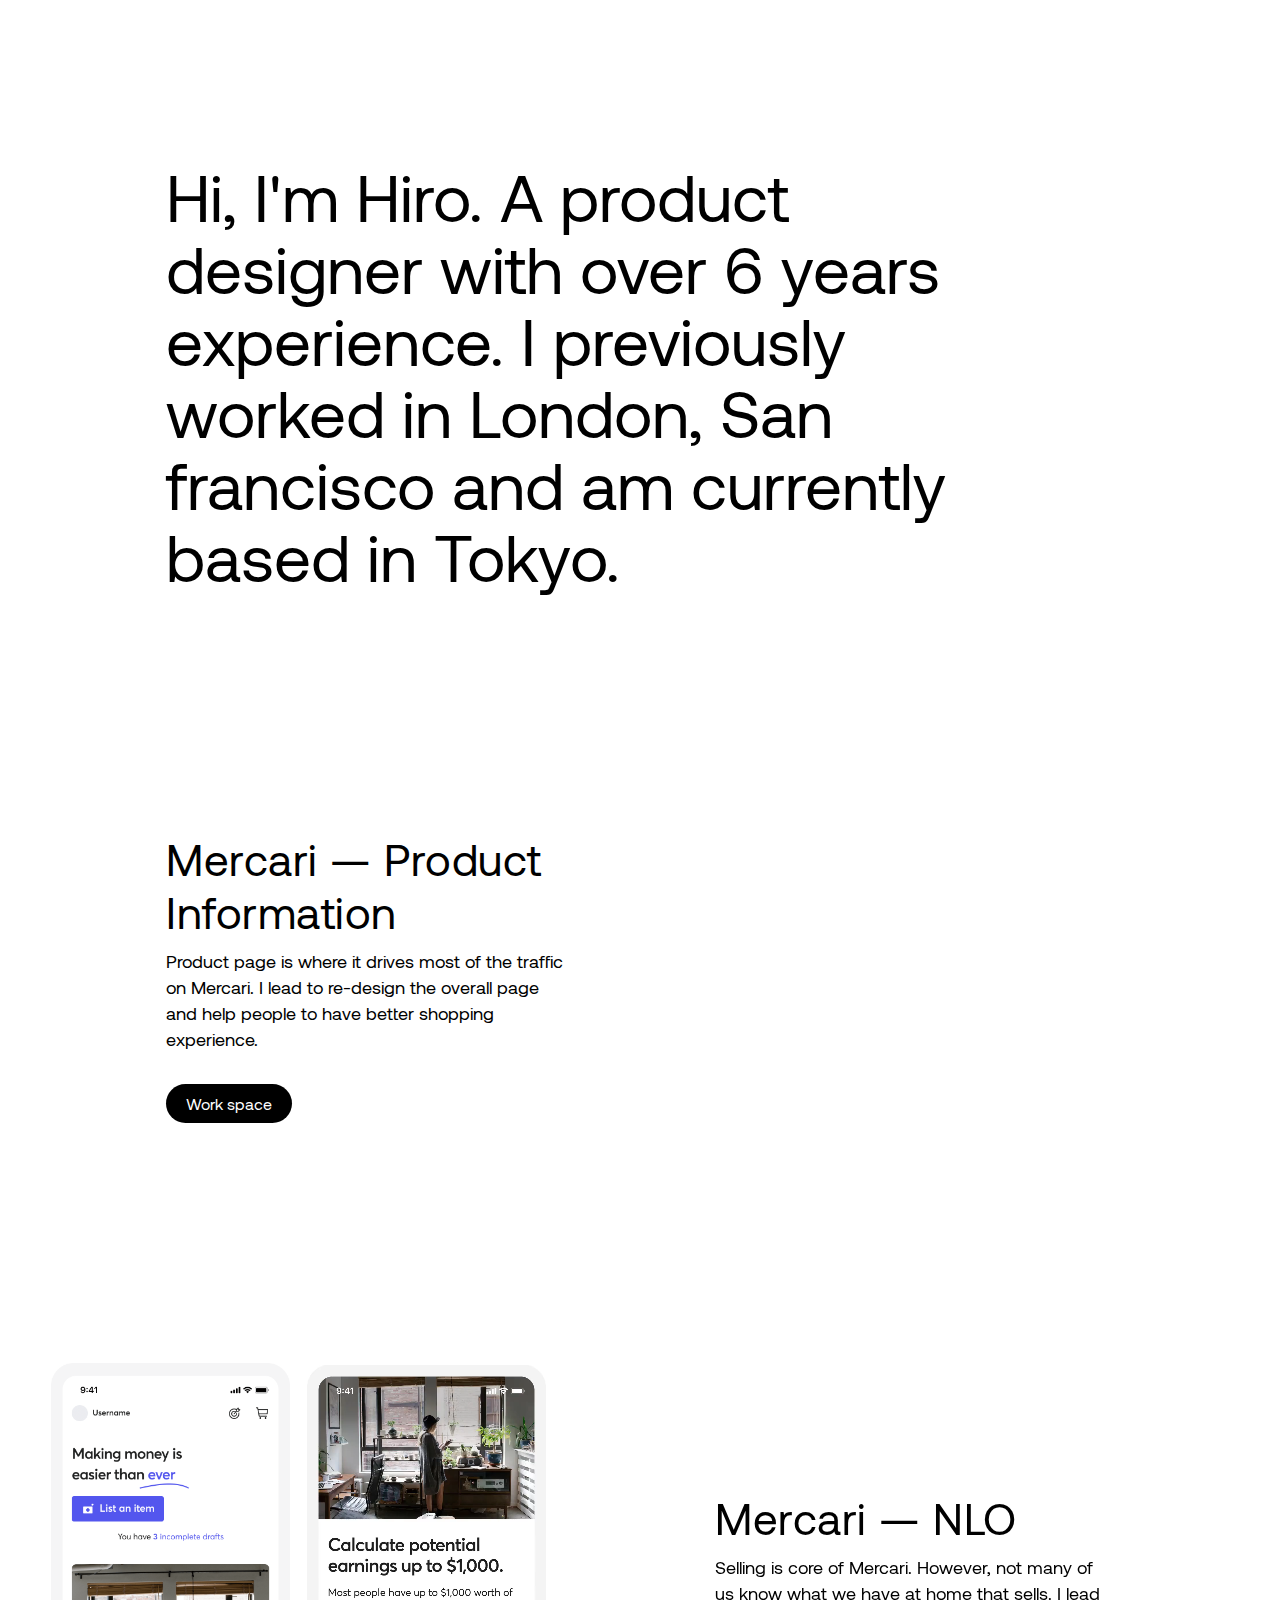
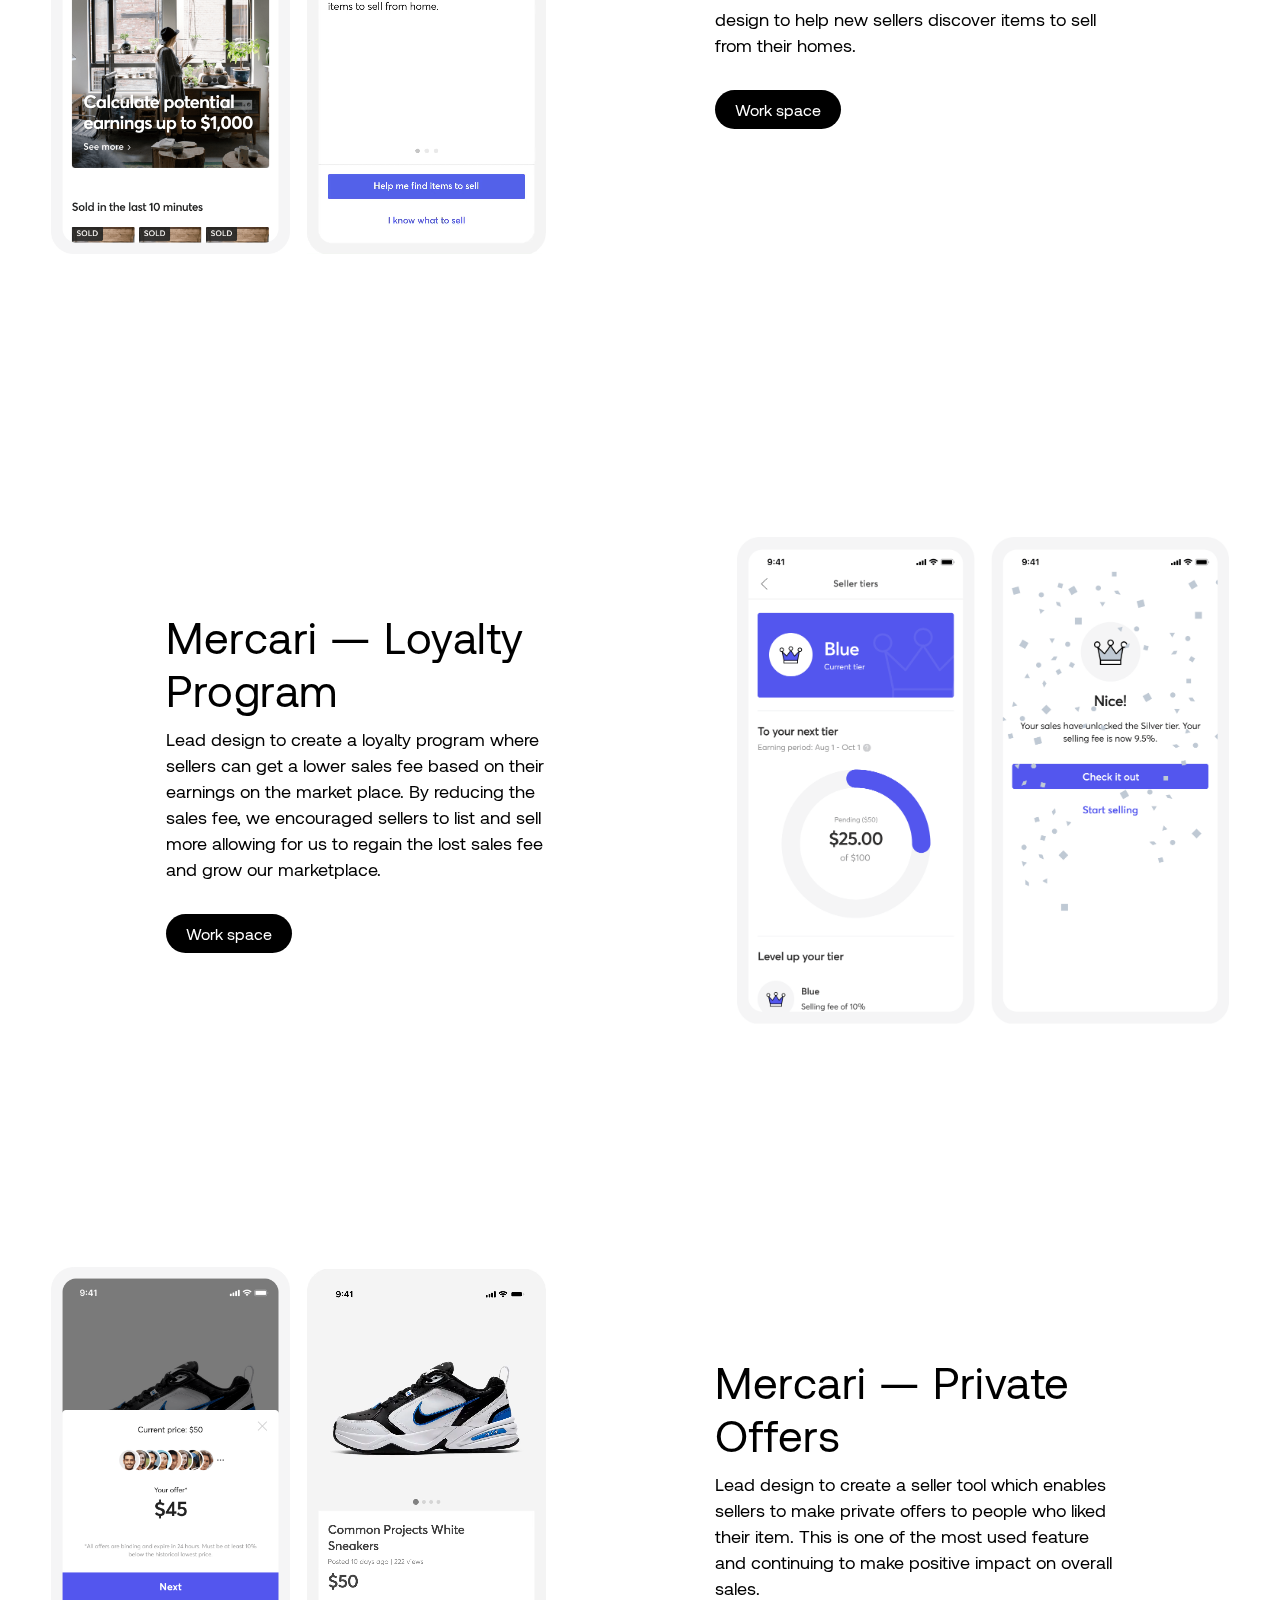
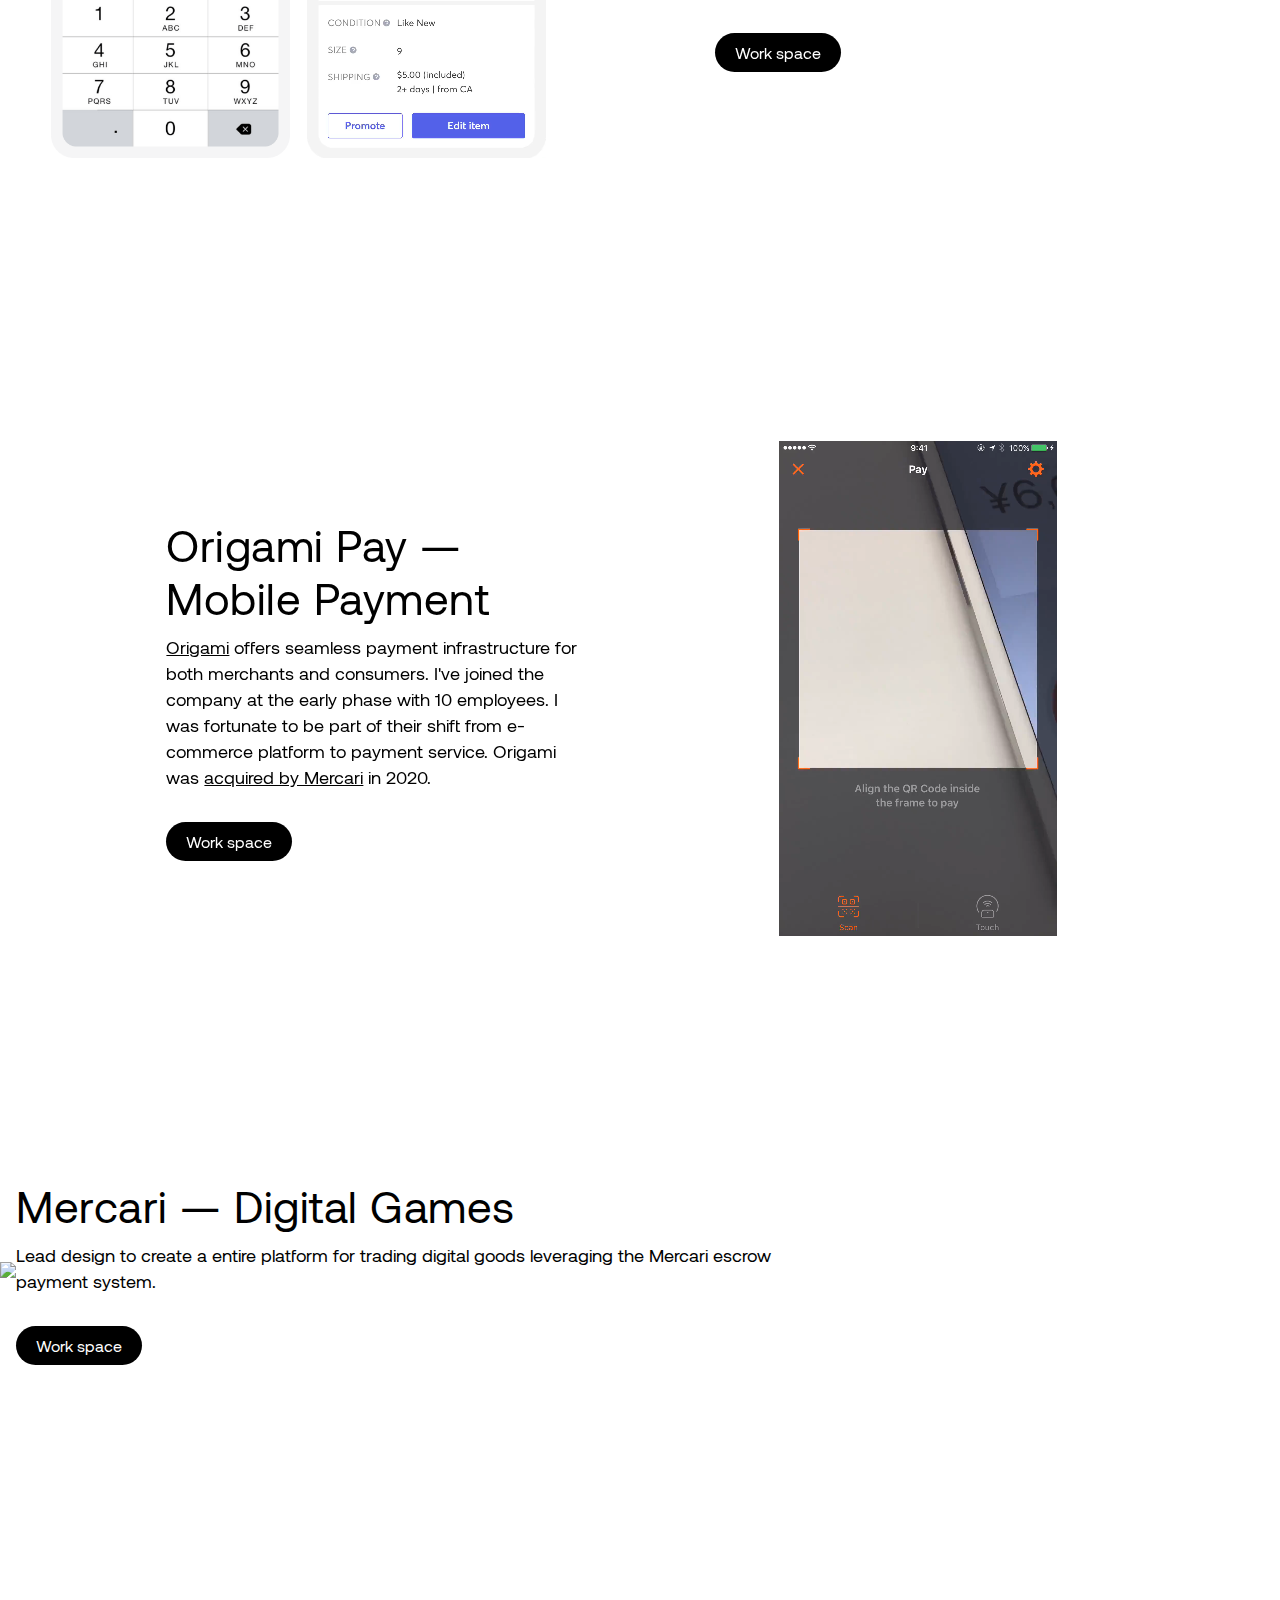
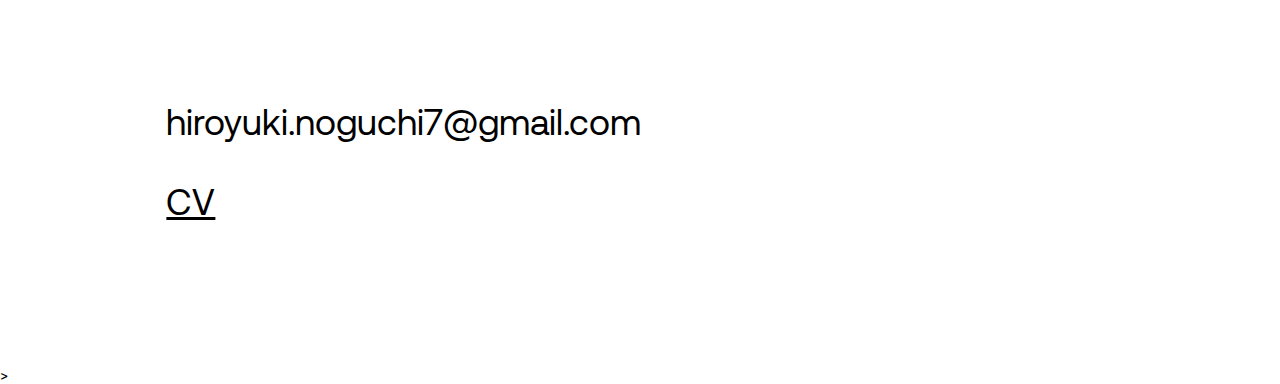
==== index.html @ d1fcf774 "Update index.html" ====
<!doctype html>
<html>
<head>
  <meta charset="UTF-8">
  <meta name="viewport" content="width=device-width,initial-scale=1,user-scalable=no">
  <title>H.</title>
  <link rel="shortcut icon" type="image/x-icon" href="img/favicon.ico">
  <link rel="stylesheet" type="text/css" href="base.css" />
</head>

<body>

<div class="container">

  <header>
    <div class="intro">
      <p>Hi, I'm Hiro. A product designer with over 6 years experience. I previously worked in London, San francisco and am currently based in Tokyo.</p>
    </div>
  </header>

  <content>
    <div class="pj01">
      <div class="description_pj01">
        <h1>Mercari — Product Information</h1>
        <p>Product page is where it drives most of the traffic on Mercari. I lead to re-design the overall page and help people to have better shopping experience.</p>
        <div class="cta">Work space</div>
      </div>
      <div class="img_pj01">
        <video autoplay muted loop><source src="img/item_detail.mp4" type="video/mp4"></video>
      </div>
    </div>

    <div class="pj02">
      <div class="img_pj02">
        <img src="img/nlo2.png">
        <video autoplay muted loop><source src="img/nlo2.mp4" type="video/mp4"></video>
      </div>
      <div class="description_pj02">
        <h1>Mercari — NLO</h1>
        <p>Selling is core of Mercari. However, not many of us know what we have at home that sells. I lead design to help new sellers discover items to sell from their homes.</p>
        <div class="cta">Work space</div>
      </div>
    </div>

    <div class="pj01">
      <div class="description_pj01">
        <h1>Mercari — Loyalty Program</h1>
        <p>Lead design to create a loyalty program where sellers can get a lower sales fee based on their earnings on the market place. By reducing the sales fee, we encouraged sellers to list and sell more allowing for us to regain the lost sales fee and grow our marketplace.</p>
        <div class="cta">Work space</div>
      </div>
      <div class="img_pj01">
        <img src="img/loyalty.png">
      </div>
    </div>

    <div class="pj02">
      <div class="img_pj02">
        <img src="img/offer.png">
        <video autoplay muted loop><source src="img/offer.mp4" type="video/mp4"></video>
      </div>
      <div class="description_pj02">
        <h1>Mercari — Private Offers</h1>
        <p>Lead design to create a seller tool which enables sellers to make private offers to people who liked their item. This is one of the most used feature and continuing to make positive impact on overall sales.</p>
        <div class="cta">Work space</div>
      </div>
    </div>

    <div class="pj01">
      <div class="description_pj01">
        <h1>Origami Pay — Mobile Payment</h1>
        <p><a href="https://play.google.com/store/apps/details?id=co.origami.android&hl=en&gl=US" target="_blank">Origami</a> offers seamless payment infrastructure for both merchants and consumers. I've joined the company at the early phase with 10 employees. I was fortunate to be part of their shift from e-commerce platform to payment service. Origami was <a href="https://www.techinasia.com/mercari-acquires-origami" target="_blank">acquired by Mercari</a> in 2020.</p>
        <div class="cta">Work space</div>
      </div>
      <div class="img_pj01_single">
        <video autoplay muted loop><source src="img/pay.mp4" type="video/mp4"></video>
      </div>
    </div>

    <div class="pj02">
      <div class="img_pj03">
        <img src="img/gg.png">
      </div>
      <div class="description_pj02">
        <h1>Mercari — Digital Games</h1>
        <p>Lead design to create a entire platform for trading digital goods leveraging the Mercari escrow payment system.</p>
        <div class="cta">Work space</div>
      </div>
    </div>

    <footer>
      <div class="contact_info">
        <li>hiroyuki.noguchi7@gmail.com</li>
        <li><a href="https://www.linkedin.com/in/hiroyukinoguchi/" target="_blank"> CV</a></li>
      </div>
    </footer>>
  </content>

</div>

</body>
---- base.css ----
/*GENERAL*/
body,html{
	margin: 0;
	font-family: 'Aeonik-Regular';
}
*{
	margin:0;
	padding:0;
}
li{
	list-style: none;
	padding-bottom: 8px;
}

a {
	color: black;
}
a:hover {
	color: gray;
}

/*FONT*/
@font-face {
	font-family: Aeonik-Regular;
	src: url(font/Aeonik-Regular.ttf);
}

.container {
	width: 100%;
}



/*HEADER*/
.intro {
	width: 100%;
	margin: 0 auto;
	padding-top: 160px;
	padding-bottom: 120px;
}
.intro p {
	font-size: 66px;
	line-height: 72px;
	letter-spacing: 0px;
	padding-left: 13%;
	padding-right: 280px;
}



/*pj01*/
.pj01 {
	width: 100%;
	margin: 0 auto;
	padding-top: 120px;
	padding-bottom: 120px;
	display: flex;
	align-items:center;
}

.img_pj01 {
	width: 100%;
	display: inline-block;
	padding-right: 4%;
	text-align: right;
}

.img_pj01 video {
	width: 90%;
}

.img_pj01 img {
	width: 74%;
}

.description_pj01 {
	width: 60%;
	padding-left: 13%;
	display: inline-block;
}

.description_pj01 p {
	font-size: 18px;
	line-height: 26px;
	-webkit-font-smoothing: antialiased;
}

.description_pj01 h1 {
	font-weight: normal;
	font-size: 44px;
	letter-spacing: 0.5px;
	padding-bottom: 10px;
	-webkit-font-smoothing: antialiased;
}

.cta {
	background-color: #000000;
	border: none;
	color: #ffffff;
	border-radius: 100px;
	padding: 10px 20px;
	text-align: center;
	text-decoration: none;
	display: inline-block;
	font-size: 16px;
	margin-top: 32px;
}




/*pj02*/
.pj02 {
	width: 100%;
	margin: 0 auto;
	padding-top: 120px;
	padding-bottom: 160px;
	display: flex;
	align-items:center;
}

.img_pj02 {
	width: 100%;
	display: inline-block;
	padding-left: 4%;
	text-align: left;
}

.img_pj02 img{
	width: 36%;
}

.img_pj02 video {
	width: 36%;
	padding-left: 2%;
}

.description_pj02 {
	width: 60%;
	padding-right: 13%;
	display: inline-block;
}

.description_pj02 p {
	font-size: 18px;
	line-height: 26px;
	-webkit-font-smoothing: antialiased;
}

.description_pj02 h1 {
	font-weight: normal;
	font-size: 44px;
	letter-spacing: 0.5px;
	padding-bottom: 10px;
	-webkit-font-smoothing: antialiased;
}


.img_pj01_single {
	width: 100%;
	display: inline-block;
	text-align: right;
}
.img_pj01_single video {
	width: 40%;
	display: inline-block;
	padding-right: 32%;
	text-align: right;
}



.contact_info {
	width: 100%;
	margin: 0 auto;
	padding-top: 160px;
	padding-bottom: 120px;
}
.contact_info li {
	-webkit-font-smoothing: antialiased;
	font-size: 36px;
	line-height: 72px;
	letter-spacing: 0px;
	padding-left: 13%;
	padding-right: 280px;
}
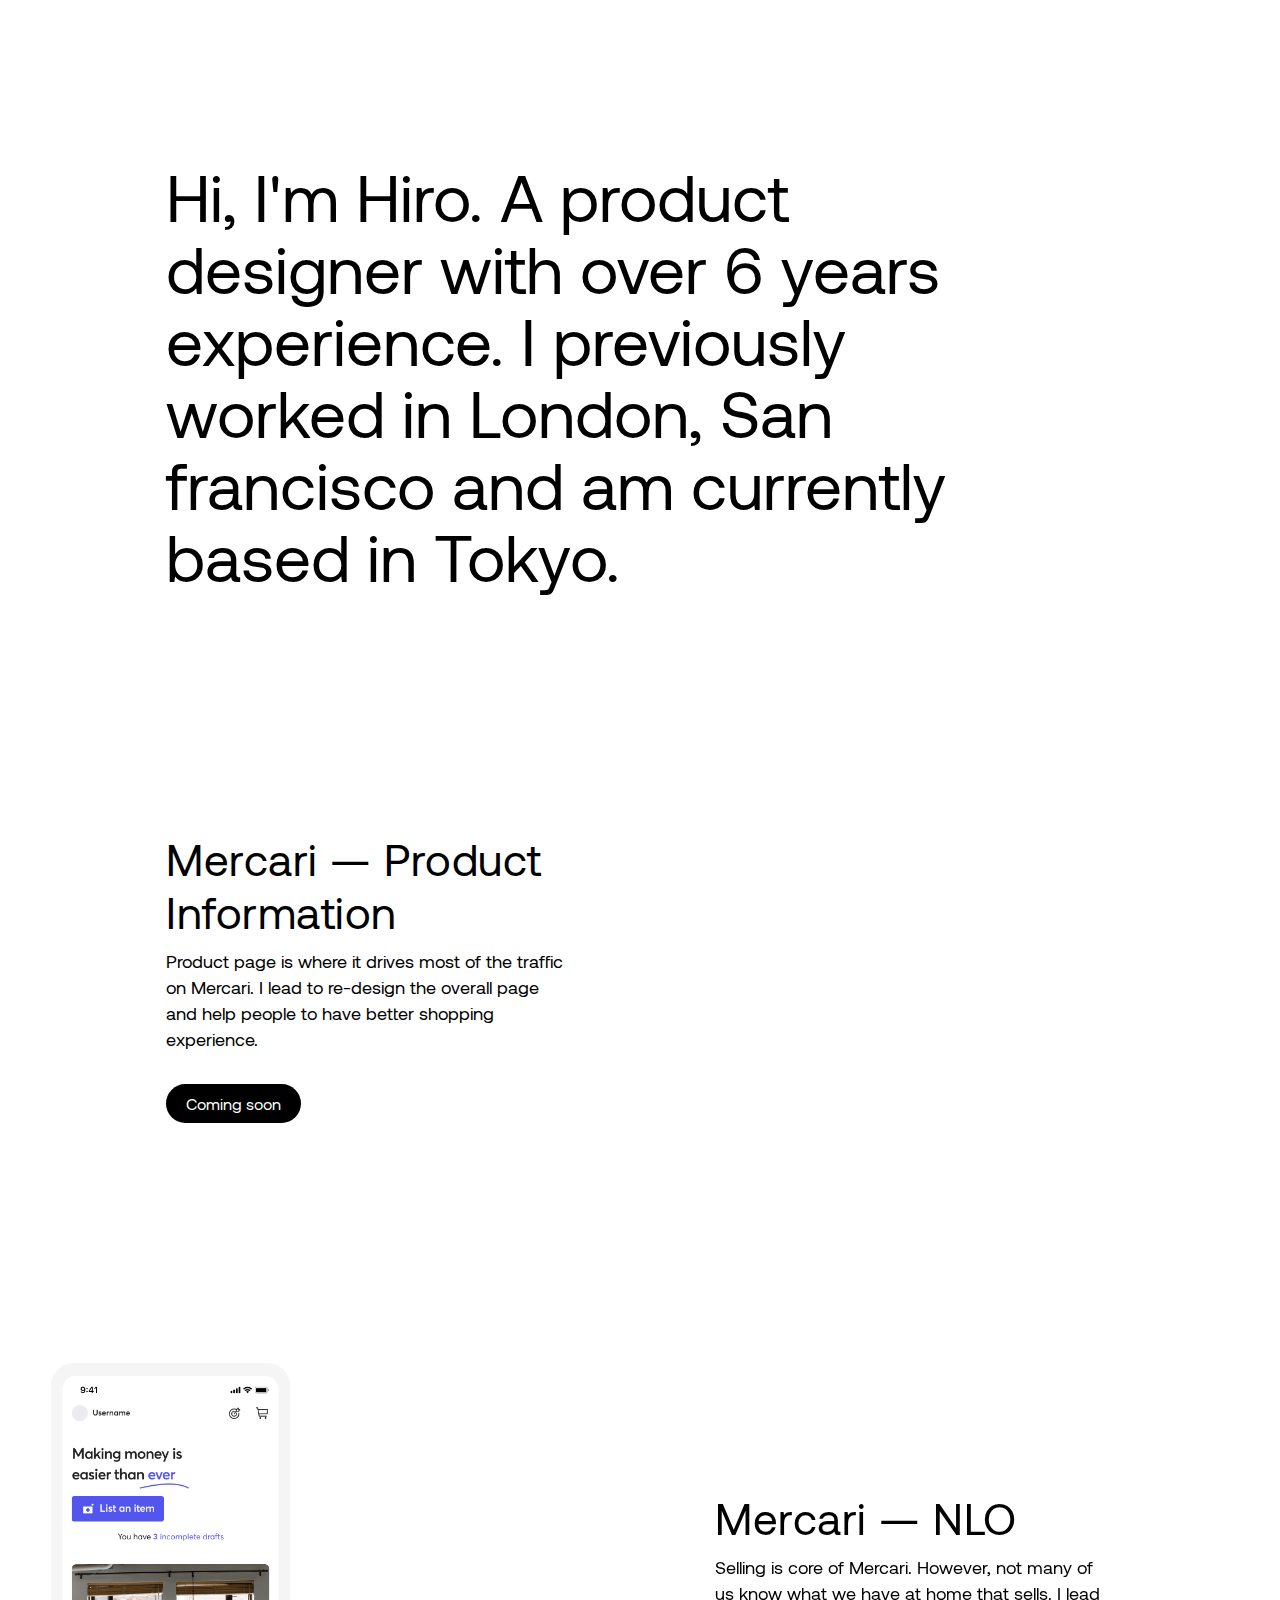
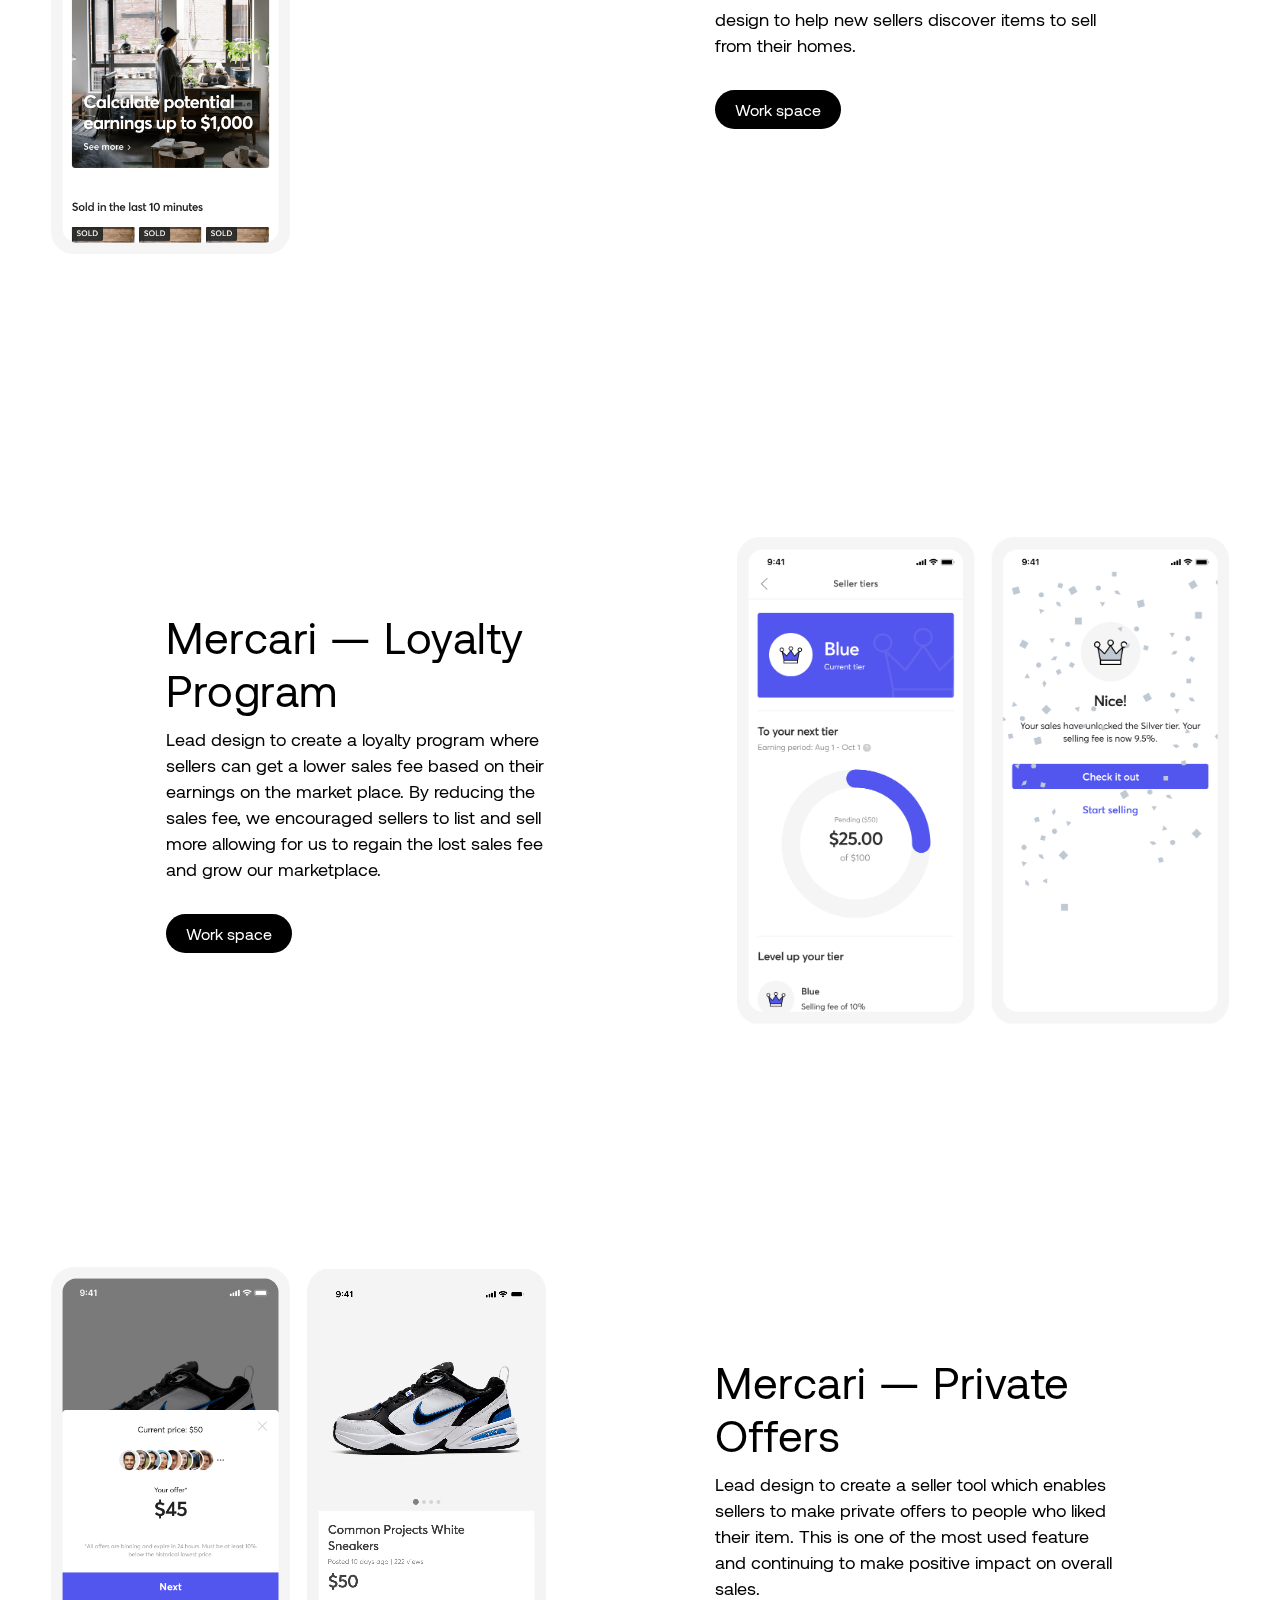
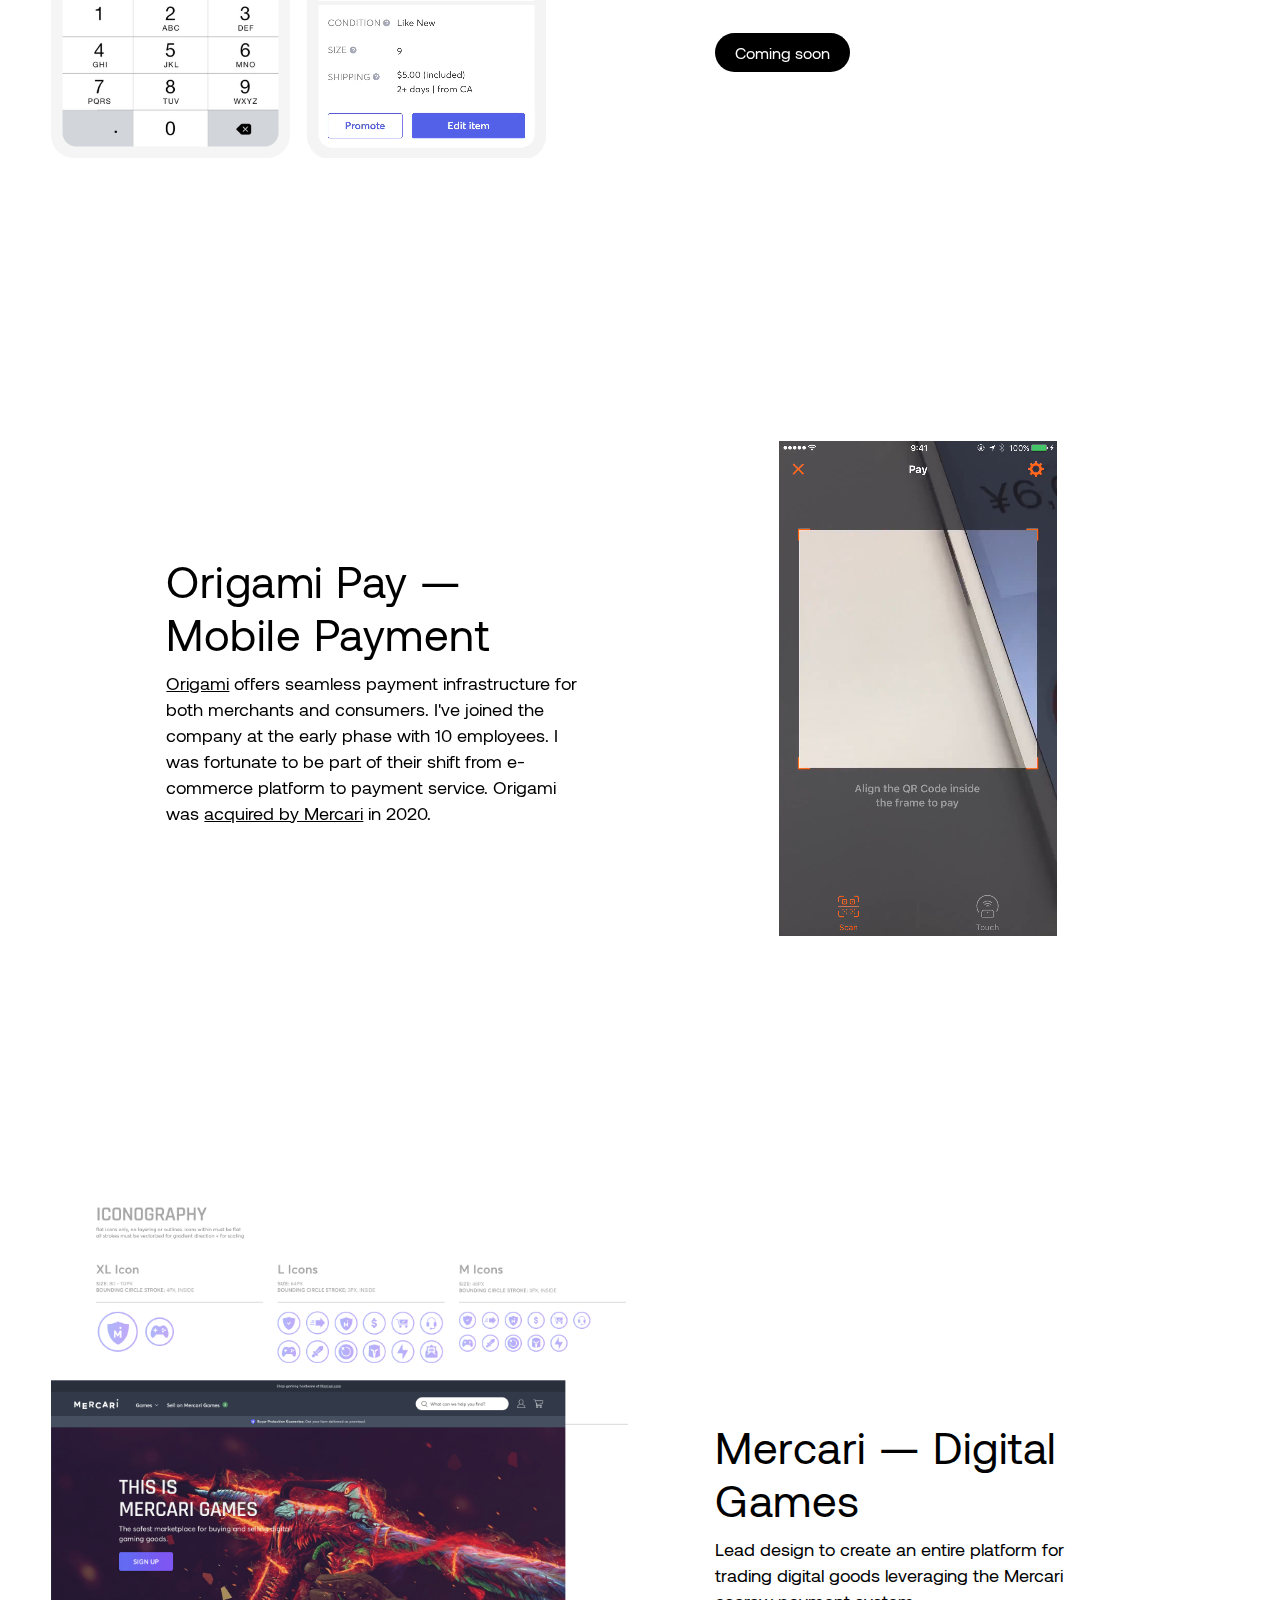
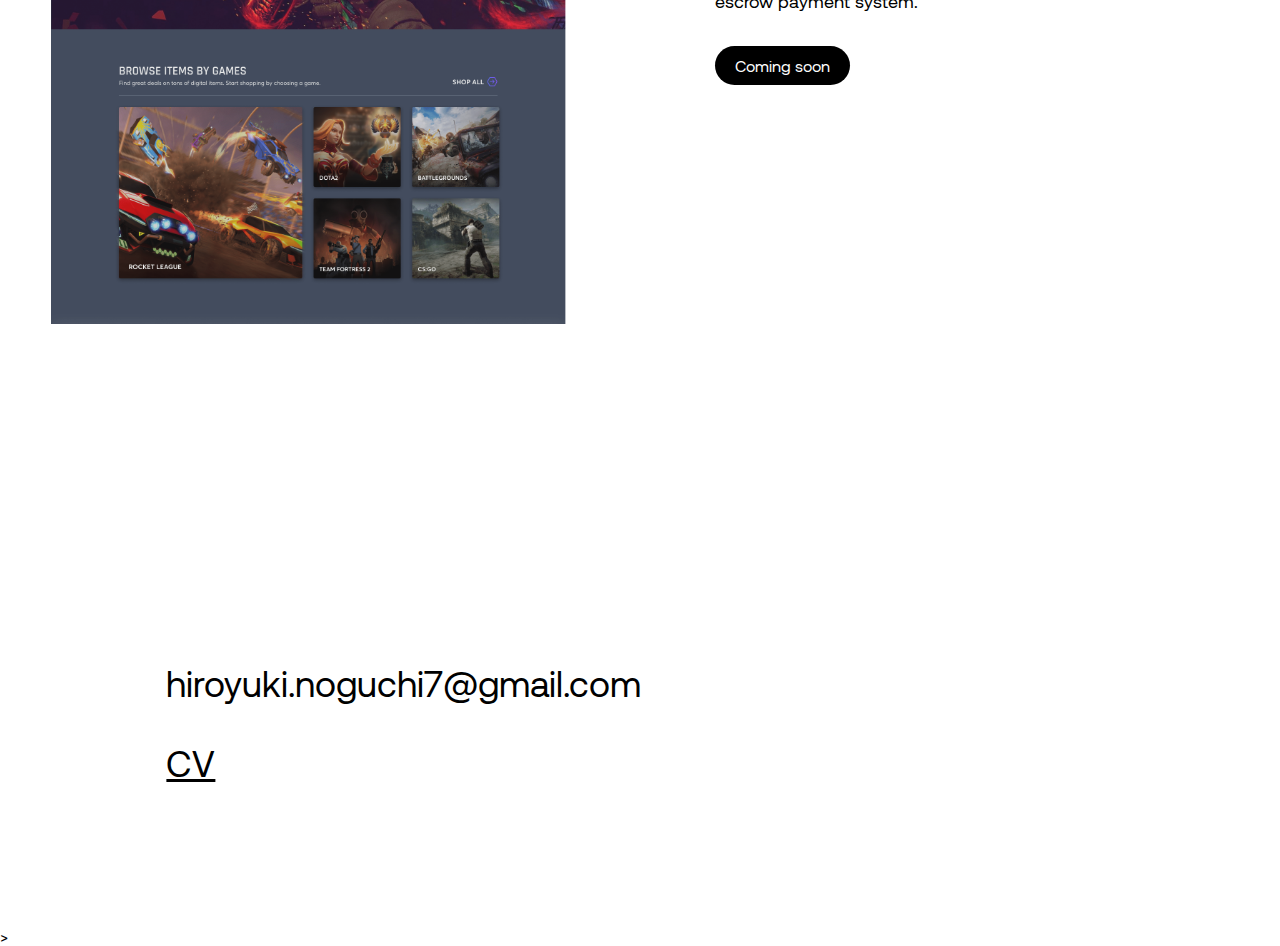
==== commit c04dea5c: "Update index.html" ====
--- a/index.html
+++ b/index.html
@@ -23,7 +23,7 @@
       <div class="description_pj01">
         <h1>Mercari — Product Information</h1>
         <p>Product page is where it drives most of the traffic on Mercari. I lead to re-design the overall page and help people to have better shopping experience.</p>
-        <div class="cta">Work space</div>
+        <div class="cta">Coming soon</div>
       </div>
       <div class="img_pj01">
         <video autoplay muted loop><source src="img/item_detail.mp4" type="video/mp4"></video>
@@ -38,7 +38,7 @@
       <div class="description_pj02">
         <h1>Mercari — NLO</h1>
         <p>Selling is core of Mercari. However, not many of us know what we have at home that sells. I lead design to help new sellers discover items to sell from their homes.</p>
-        <div class="cta">Work space</div>
+        <a href="https://www.figma.com/file/dsU3cqM5WyZ05lerL4LMGf/All?node-id=0%3A1" target="_blank"><div class="cta">Work space</div></a>
       </div>
     </div>
 
@@ -46,7 +46,7 @@
       <div class="description_pj01">
         <h1>Mercari — Loyalty Program</h1>
         <p>Lead design to create a loyalty program where sellers can get a lower sales fee based on their earnings on the market place. By reducing the sales fee, we encouraged sellers to list and sell more allowing for us to regain the lost sales fee and grow our marketplace.</p>
-        <div class="cta">Work space</div>
+        <a href="https://www.figma.com/file/dsU3cqM5WyZ05lerL4LMGf/All?node-id=1%3A75871" target="_blank"><div class="cta">Work space</div></a>
       </div>
       <div class="img_pj01">
         <img src="img/loyalty.png">
@@ -61,7 +61,7 @@
       <div class="description_pj02">
         <h1>Mercari — Private Offers</h1>
         <p>Lead design to create a seller tool which enables sellers to make private offers to people who liked their item. This is one of the most used feature and continuing to make positive impact on overall sales.</p>
-        <div class="cta">Work space</div>
+        <div class="cta">Coming soon</div>
       </div>
     </div>
 
@@ -69,7 +69,6 @@
       <div class="description_pj01">
         <h1>Origami Pay — Mobile Payment</h1>
         <p><a href="https://play.google.com/store/apps/details?id=co.origami.android&hl=en&gl=US" target="_blank">Origami</a> offers seamless payment infrastructure for both merchants and consumers. I've joined the company at the early phase with 10 employees. I was fortunate to be part of their shift from e-commerce platform to payment service. Origami was <a href="https://www.techinasia.com/mercari-acquires-origami" target="_blank">acquired by Mercari</a> in 2020.</p>
-        <div class="cta">Work space</div>
       </div>
       <div class="img_pj01_single">
         <video autoplay muted loop><source src="img/pay.mp4" type="video/mp4"></video>
@@ -82,8 +81,8 @@
       </div>
       <div class="description_pj02">
         <h1>Mercari — Digital Games</h1>
-        <p>Lead design to create a entire platform for trading digital goods leveraging the Mercari escrow payment system.</p>
-        <div class="cta">Work space</div>
+        <p>Lead design to create an entire platform for trading digital goods leveraging the Mercari escrow payment system.</p>
+        <div class="cta">Coming soon</div>
       </div>
     </div>
 
--- a/base.css
+++ b/base.css
@@ -170,6 +170,18 @@
 }
 
 
+.img_pj03 {
+	width: 100%;
+	display: inline-block;
+	padding-left: 4%;
+	text-align: left;
+}
+
+.img_pj03 img {
+	width: 90%;
+}
+
+
 
 .contact_info {
 	width: 100%;
@@ -185,3 +197,5 @@
 	padding-left: 13%;
 	padding-right: 280px;
 }
+
+
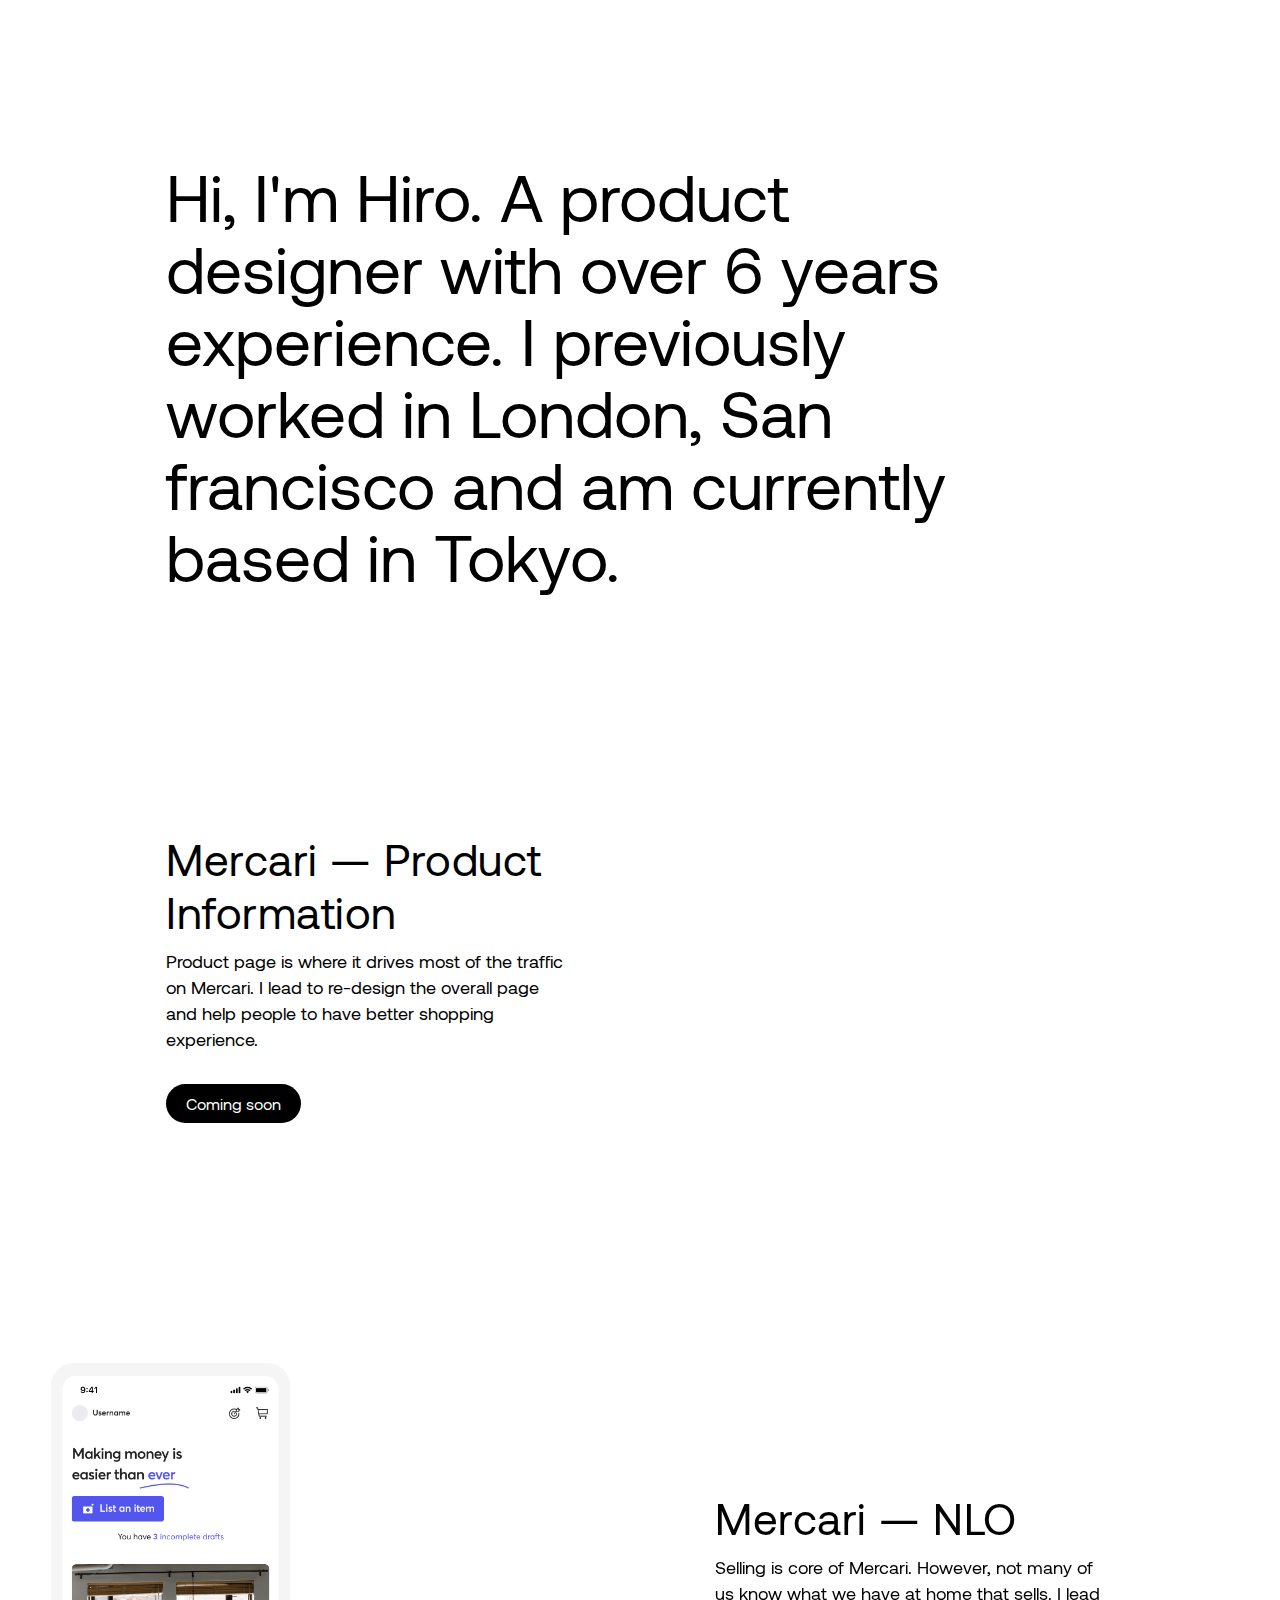
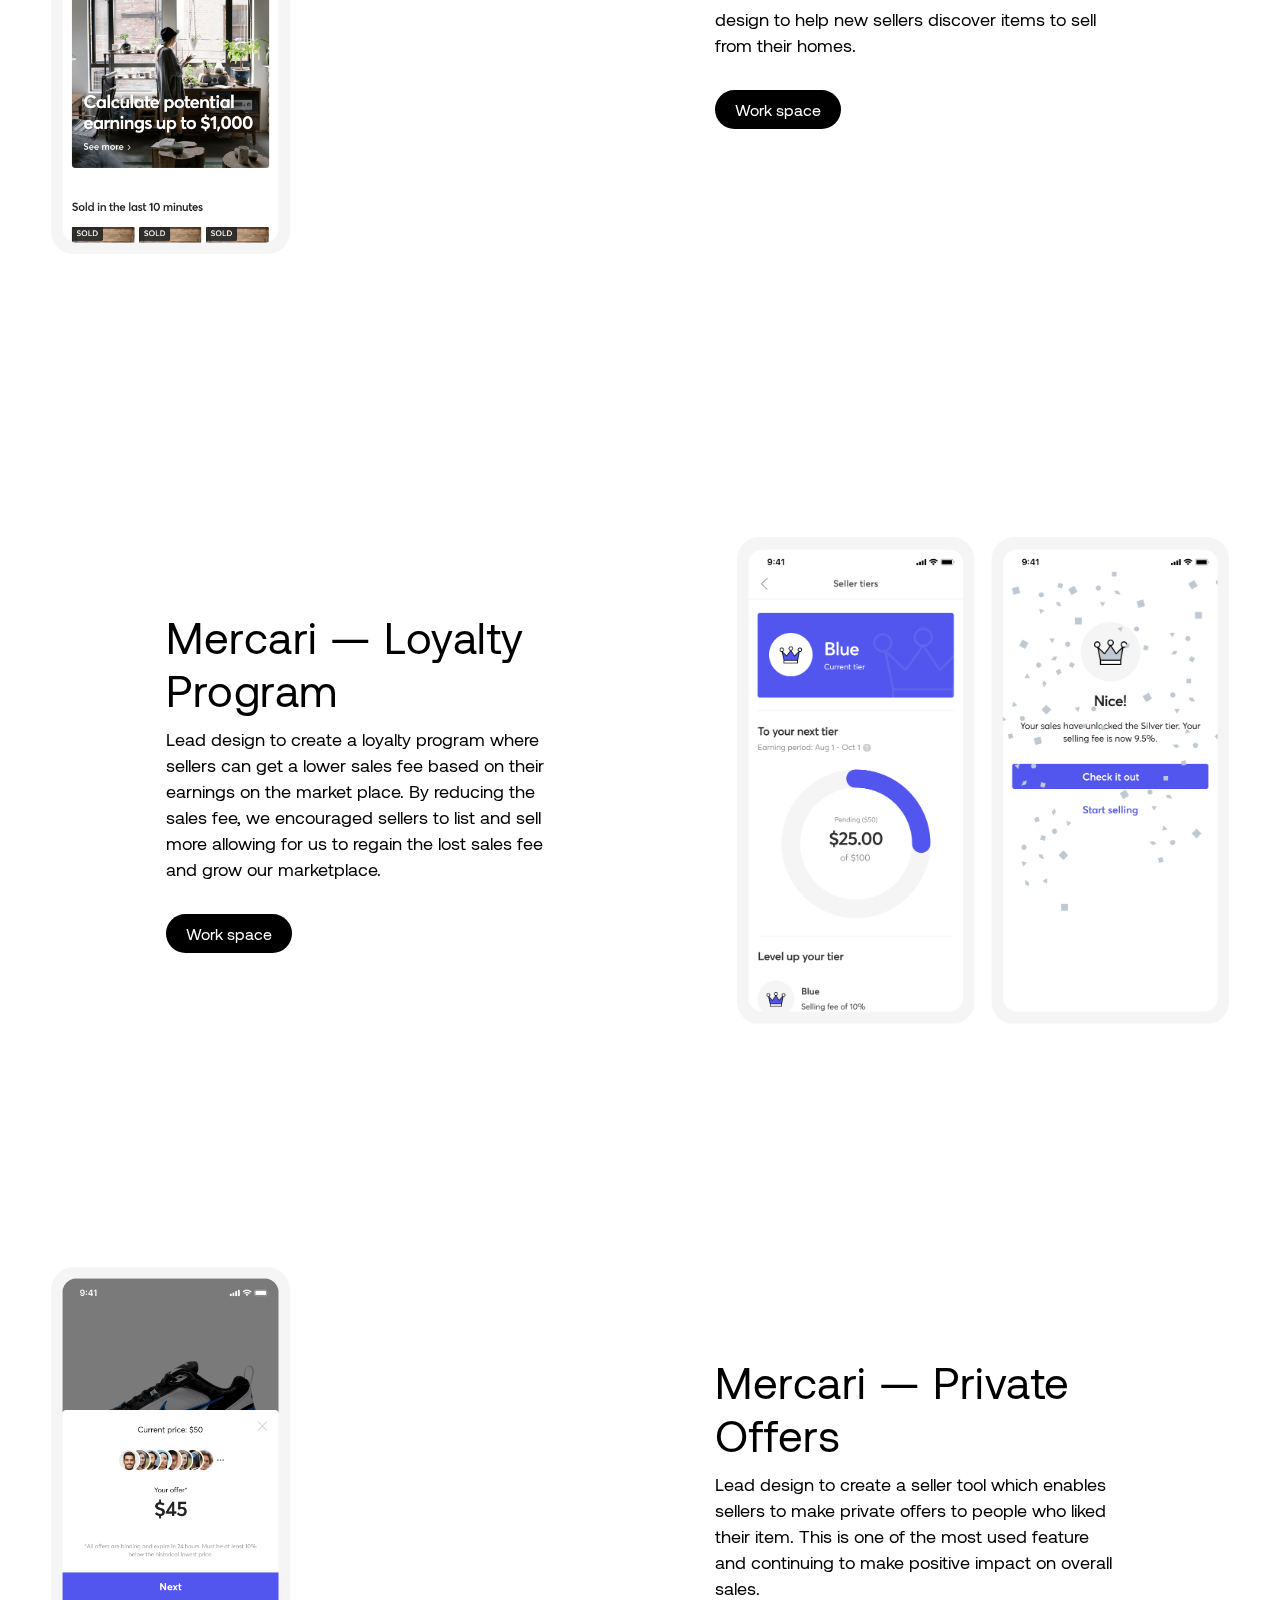
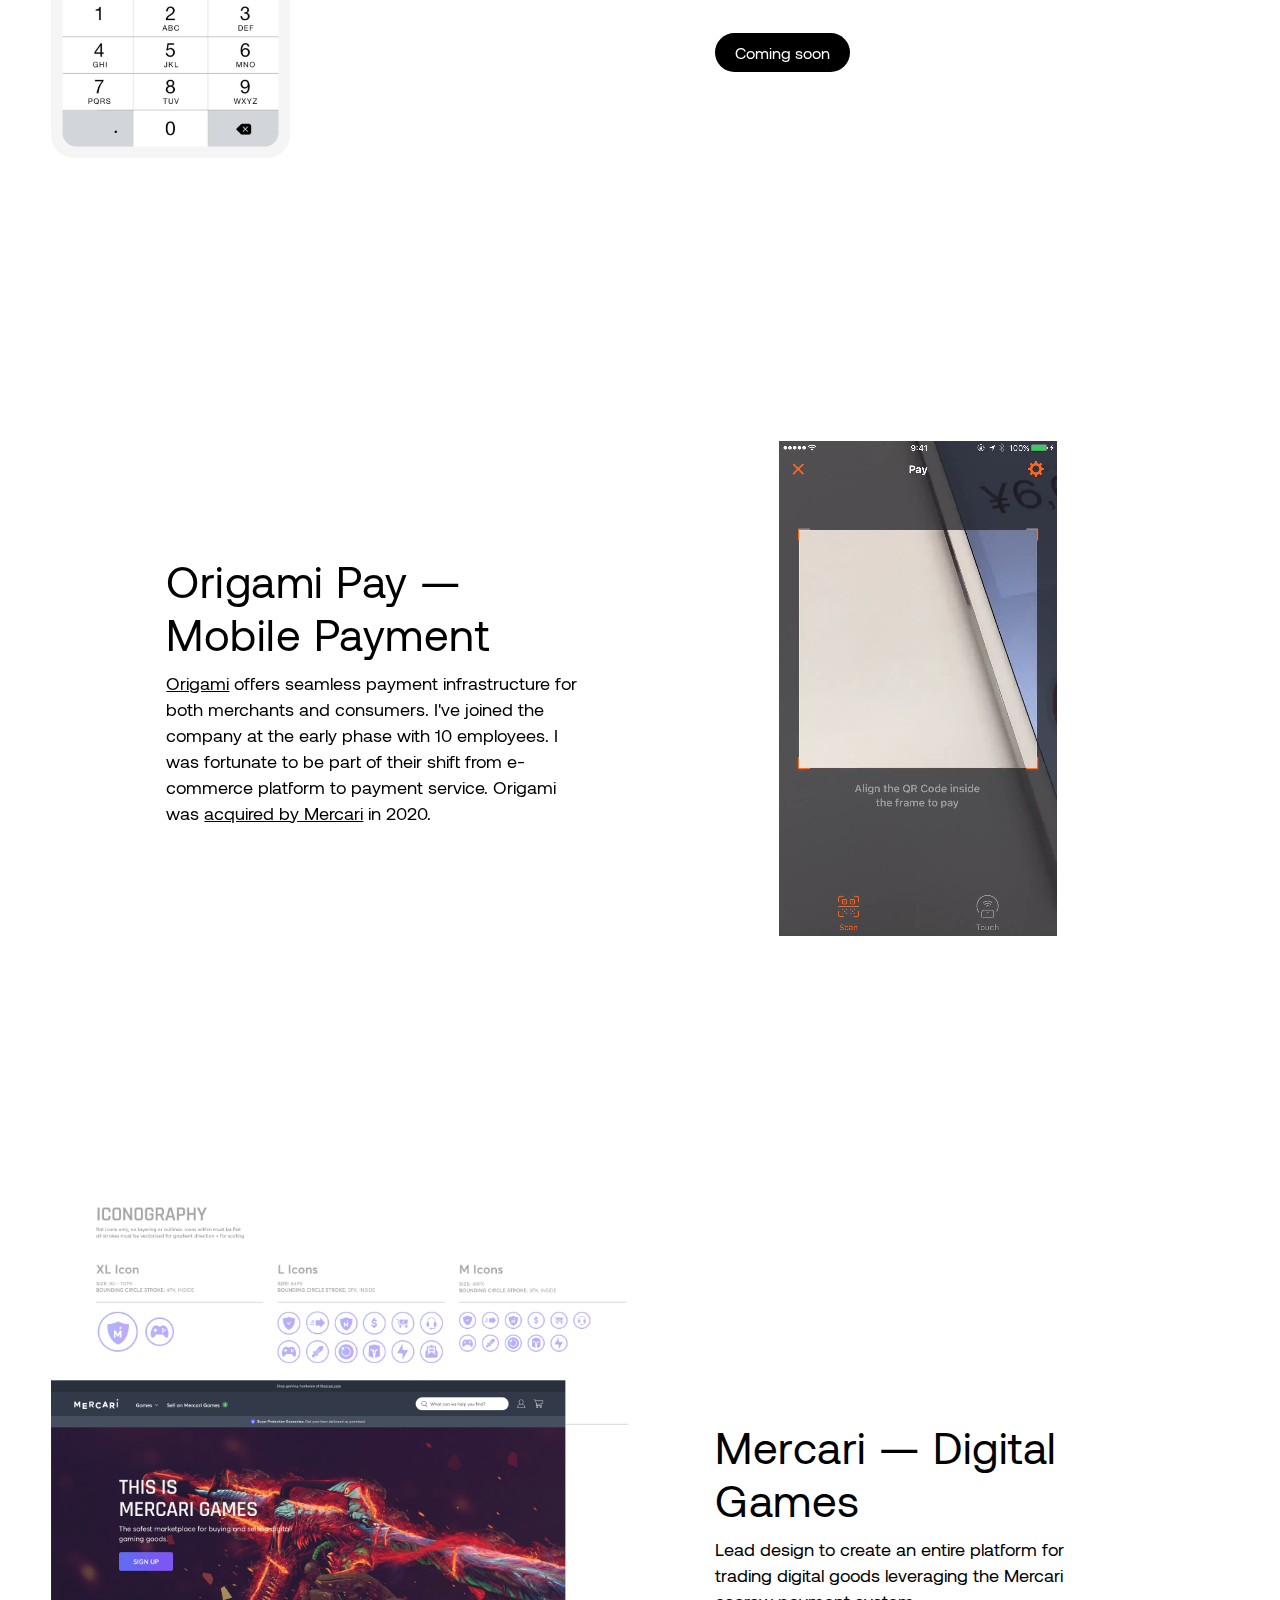
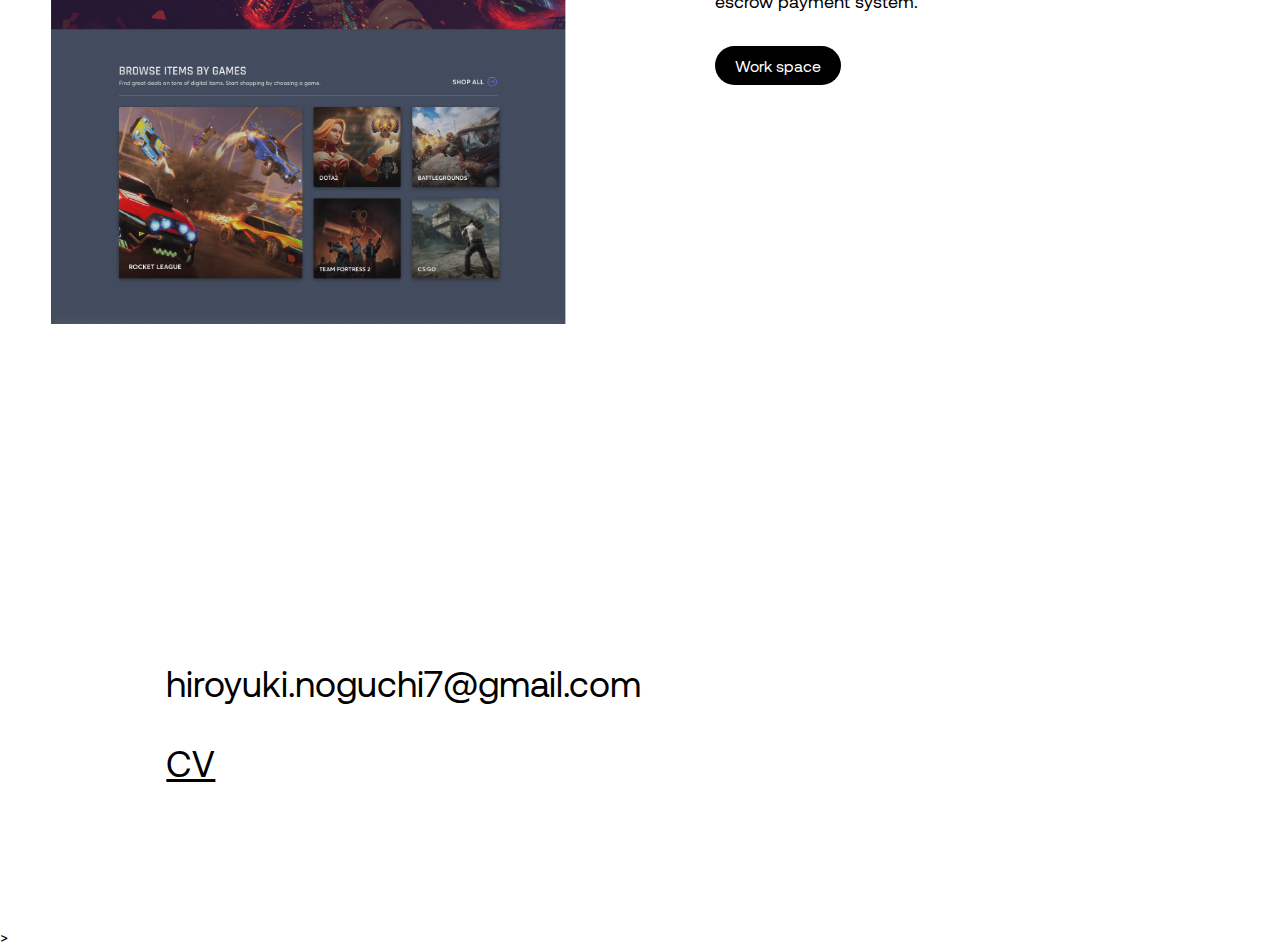
==== commit 9aba4d9d: "Update index.html" ====
--- a/index.html
+++ b/index.html
@@ -82,7 +82,7 @@
       <div class="description_pj02">
         <h1>Mercari — Digital Games</h1>
         <p>Lead design to create an entire platform for trading digital goods leveraging the Mercari escrow payment system.</p>
-        <div class="cta">Coming soon</div>
+        <a href="https://www.figma.com/file/D1WUYqmtcGzDthavfnNJ5u/GG?node-id=0%3A1" target="_blank"><div class="cta">Work space</div></a>
       </div>
     </div>
 
--- a/base.css
+++ b/base.css
@@ -35,6 +35,7 @@
 /*HEADER*/
 .intro {
 	width: 100%;
+	max-width: 1800px;
 	margin: 0 auto;
 	padding-top: 160px;
 	padding-bottom: 120px;
@@ -52,6 +53,7 @@
 /*pj01*/
 .pj01 {
 	width: 100%;
+	max-width: 1800px;
 	margin: 0 auto;
 	padding-top: 120px;
 	padding-bottom: 120px;
@@ -113,6 +115,7 @@
 /*pj02*/
 .pj02 {
 	width: 100%;
+	max-width: 1800px;
 	margin: 0 auto;
 	padding-top: 120px;
 	padding-bottom: 160px;
@@ -197,5 +200,3 @@
 	padding-left: 13%;
 	padding-right: 280px;
 }
-
-
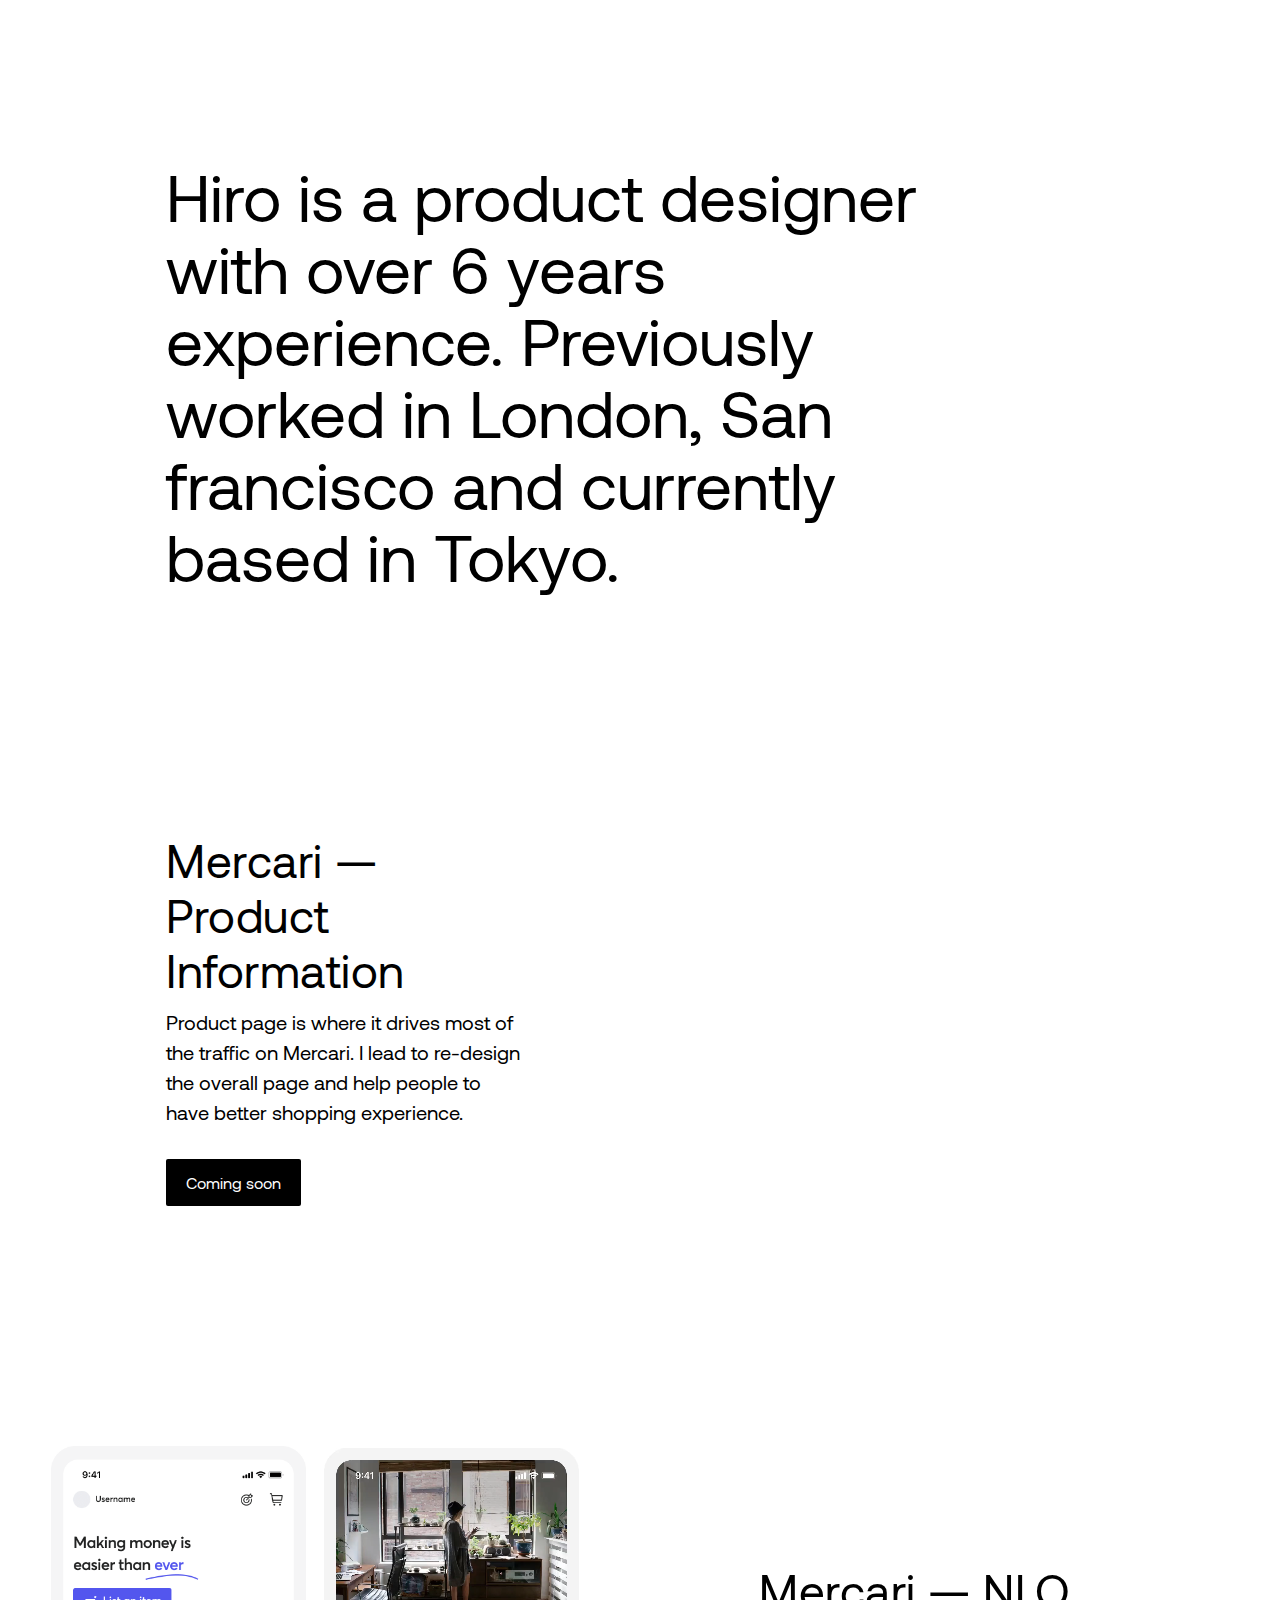
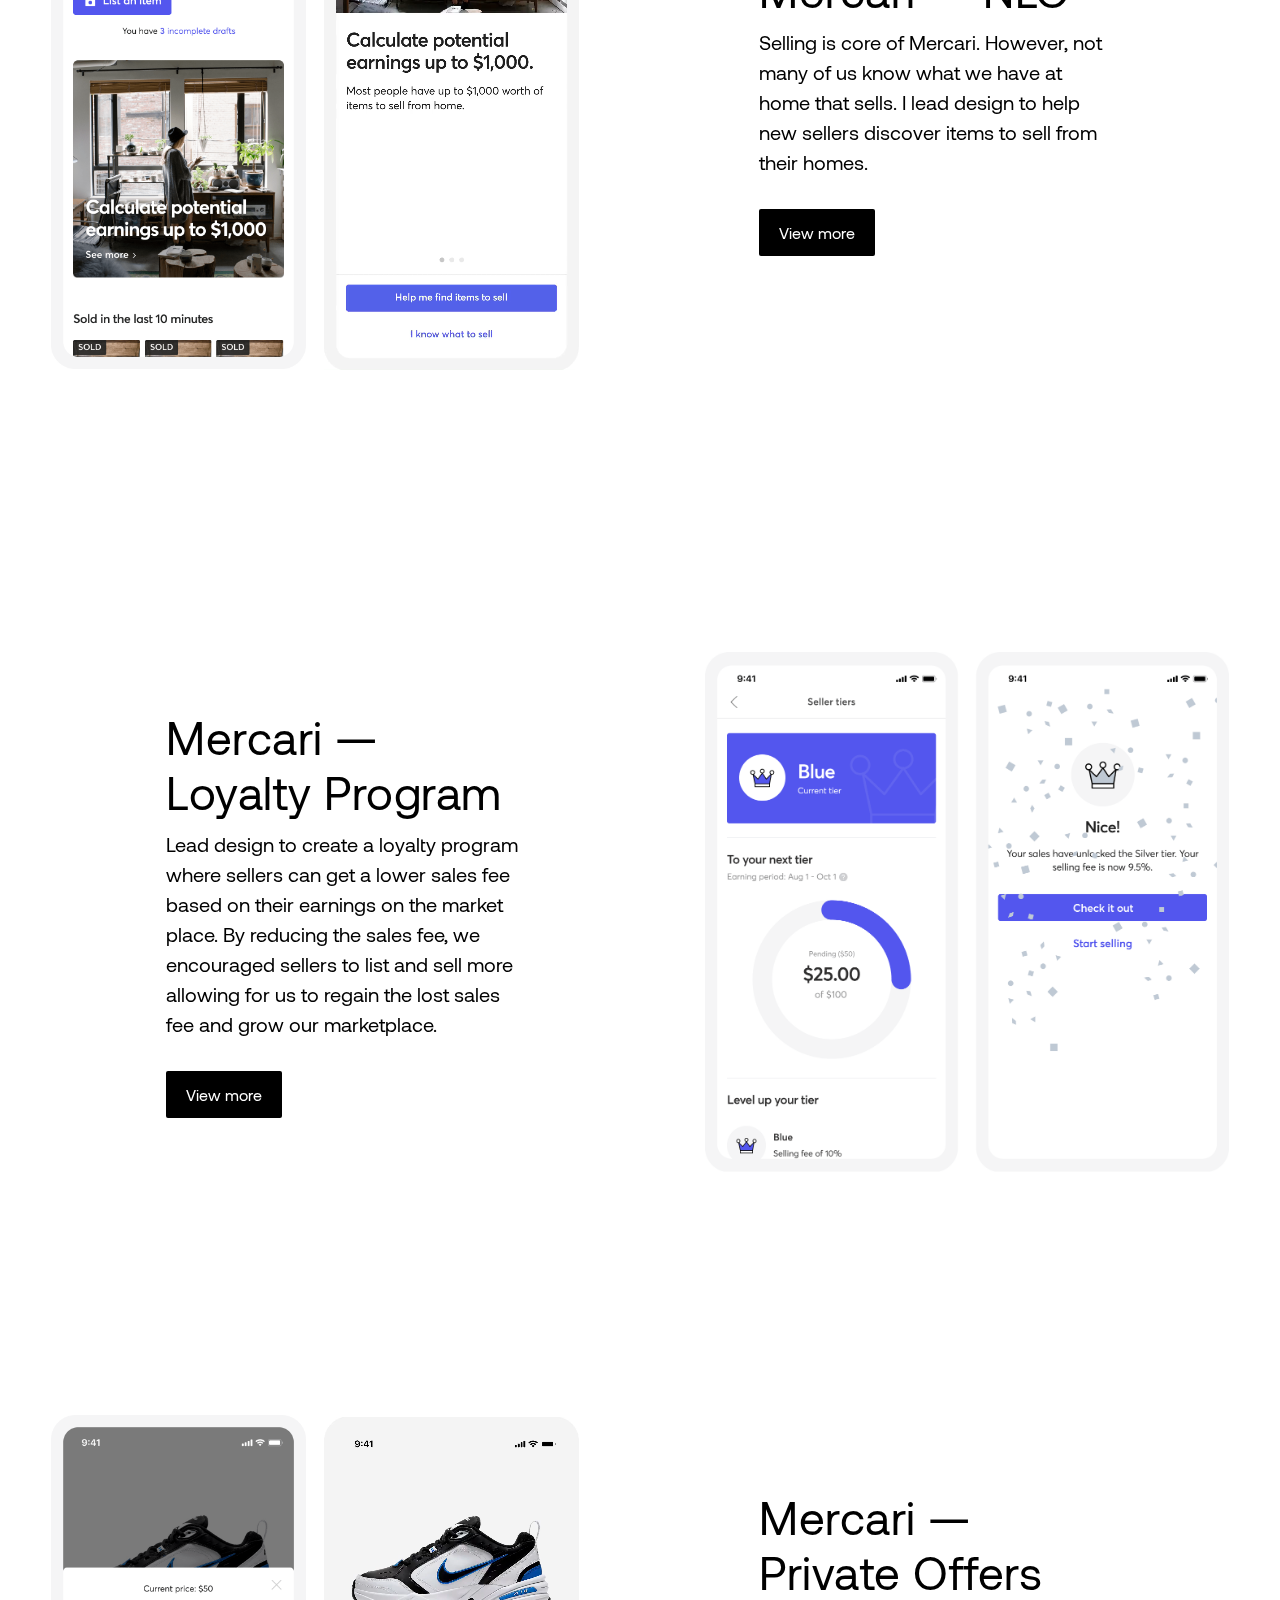
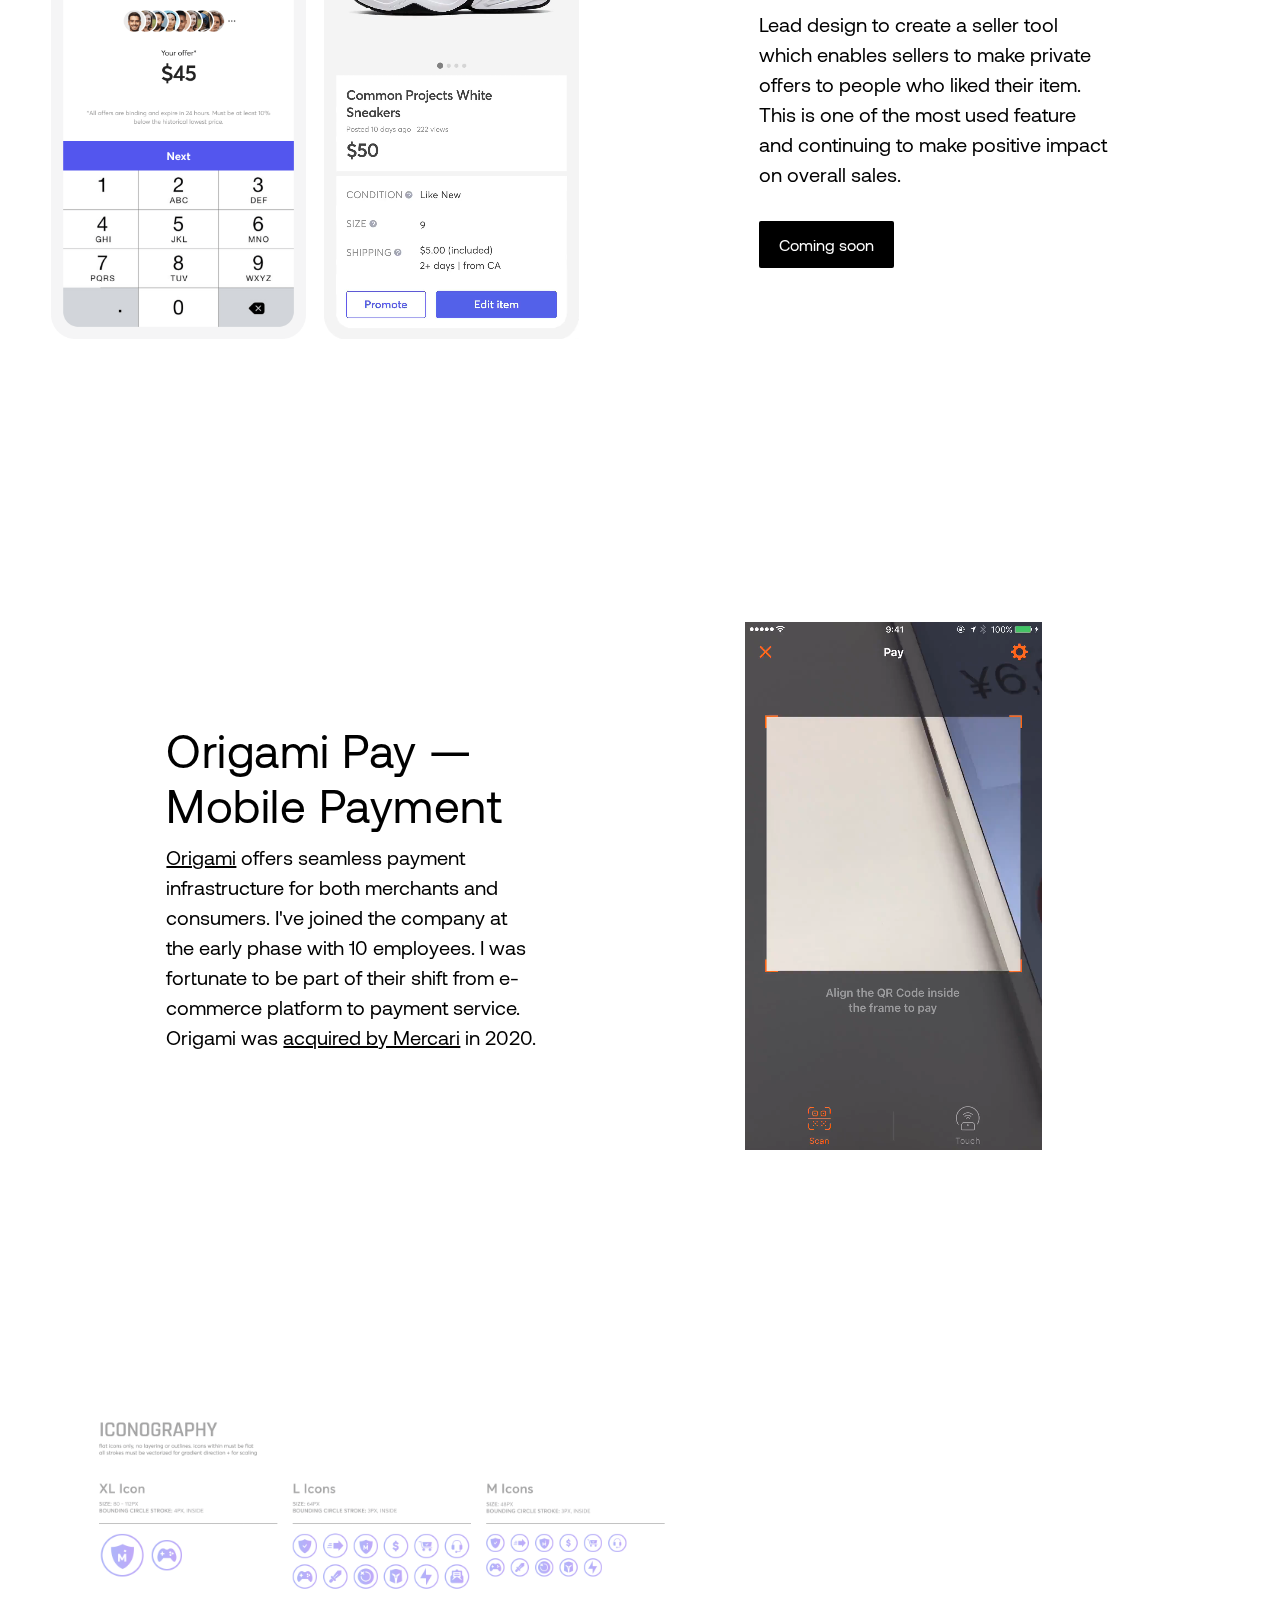
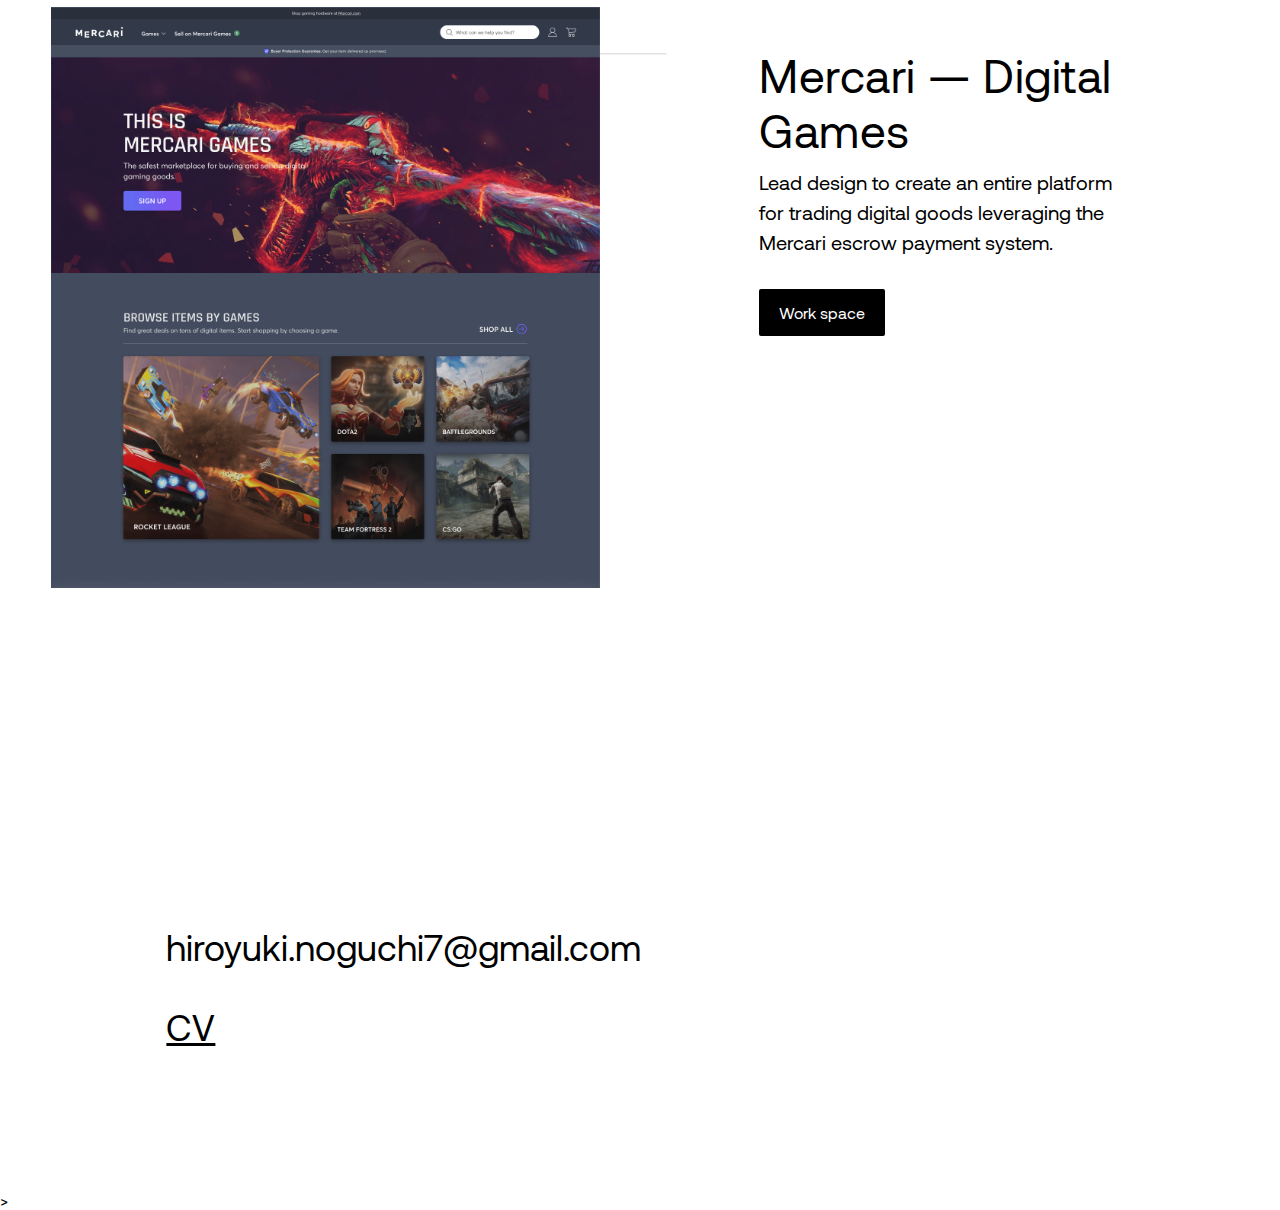
==== commit 1853a419: "Update index.html" ====
--- a/index.html
+++ b/index.html
@@ -14,7 +14,7 @@
 
   <header>
     <div class="intro">
-      <p>Hi, I'm Hiro. A product designer with over 6 years experience. I previously worked in London, San francisco and am currently based in Tokyo.</p>
+      <p>Hiro is a product designer with over 6 years experience. Previously worked in London, San francisco and currently based in Tokyo.</p>
     </div>
   </header>
 
@@ -38,7 +38,7 @@
       <div class="description_pj02">
         <h1>Mercari — NLO</h1>
         <p>Selling is core of Mercari. However, not many of us know what we have at home that sells. I lead design to help new sellers discover items to sell from their homes.</p>
-        <a href="https://www.figma.com/file/dsU3cqM5WyZ05lerL4LMGf/All?node-id=0%3A1" target="_blank"><div class="cta">Work space</div></a>
+        <a href="nlo.html" target="_blank"><div class="cta">View more</div></a>
       </div>
     </div>
 
@@ -46,7 +46,7 @@
       <div class="description_pj01">
         <h1>Mercari — Loyalty Program</h1>
         <p>Lead design to create a loyalty program where sellers can get a lower sales fee based on their earnings on the market place. By reducing the sales fee, we encouraged sellers to list and sell more allowing for us to regain the lost sales fee and grow our marketplace.</p>
-        <a href="https://www.figma.com/file/dsU3cqM5WyZ05lerL4LMGf/All?node-id=1%3A75871" target="_blank"><div class="cta">Work space</div></a>
+        <a href="sellertier.html" target="_blank"><div class="cta">View more</div></a>
       </div>
       <div class="img_pj01">
         <img src="img/loyalty.png">
--- a/base.css
+++ b/base.css
@@ -3,6 +3,7 @@
 body,html{
 	margin: 0;
 	font-family: 'Aeonik-Regular';
+	overflow-x: hidden
 }
 *{
 	margin:0;
@@ -77,20 +78,20 @@
 }
 
 .description_pj01 {
-	width: 60%;
+	width: 50%;
 	padding-left: 13%;
 	display: inline-block;
 }
 
 .description_pj01 p {
-	font-size: 18px;
-	line-height: 26px;
+	font-size: 20px;
+	line-height: 30px;
 	-webkit-font-smoothing: antialiased;
 }
 
 .description_pj01 h1 {
 	font-weight: normal;
-	font-size: 44px;
+	font-size: 46px;
 	letter-spacing: 0.5px;
 	padding-bottom: 10px;
 	-webkit-font-smoothing: antialiased;
@@ -100,14 +101,19 @@
 	background-color: #000000;
 	border: none;
 	color: #ffffff;
-	border-radius: 100px;
-	padding: 10px 20px;
+	border-radius: 2px;
+	padding: 14px 20px;
 	text-align: center;
 	text-decoration: none;
 	display: inline-block;
 	font-size: 16px;
 	margin-top: 32px;
-}
+	-webkit-font-smoothing: antialiased;
+}
+
+.visible_pj01 {
+  display: none;
+  }
 
 
 
@@ -140,20 +146,20 @@
 }
 
 .description_pj02 {
-	width: 60%;
+	width: 50%;
 	padding-right: 13%;
 	display: inline-block;
 }
 
 .description_pj02 p {
-	font-size: 18px;
-	line-height: 26px;
+	font-size: 20px;
+    	line-height: 30px;
 	-webkit-font-smoothing: antialiased;
 }
 
 .description_pj02 h1 {
 	font-weight: normal;
-	font-size: 44px;
+	font-size: 46px;
 	letter-spacing: 0.5px;
 	padding-bottom: 10px;
 	-webkit-font-smoothing: antialiased;
@@ -200,3 +206,83 @@
 	padding-left: 13%;
 	padding-right: 280px;
 }
+
+
+/*nlo*/
+.title {
+	width: 100%;
+	max-width: 1800px;
+	margin: 0 auto;
+	padding-top: 160px;
+}
+.title p {
+	font-size: 44px;
+	line-height: 52px;
+	padding-left: 13%;
+	padding-right: 13%;
+	-webkit-font-smoothing: antialiased;
+}
+.title_sml {
+	width: 100%;
+	max-width: 1800px;
+	margin: 0 auto;
+	padding-bottom: 16px;
+}
+.title_sml p {
+	font-size: 32px;
+	line-height: 38px;
+	padding-left: 13%;
+	padding-right: 13%;
+	-webkit-font-smoothing: antialiased;
+}
+
+.sub_info {
+    width: 100%;
+    height: 100%;
+    max-width: 1800px;
+    margin: 0 auto;
+    padding-bottom: 44px;
+    padding-top: 140px;
+    font-size: 20px;
+    line-height: 28px;
+    overflow:auto;
+}
+.left {
+    width: 33%;
+    padding-left: 13%;
+    padding-right: 3%;
+    display: inline-block;
+    -webkit-font-smoothing: antialiased;
+    float:left;
+}
+.right {
+    width: 33%;
+    padding-right: 13%;
+    display: inline-block;
+    -webkit-font-smoothing: antialiased;
+    float:left;
+}
+
+.nlo_img01{
+    width: 100%;
+    max-width: 1800px;
+    margin: 0 auto;
+    background-color: #F6F6F6;
+    padding: 60px 0 60px 0;
+}
+.img_in{
+    padding-left: 13%;
+    padding-right: 13%;
+}
+.nlo_img01 img{
+    width: 100%;
+}
+.nlo_img01 video{
+    width: 100%;
+}
+
+
+
+@media only screen and (max-width: 600px) {
+
+}
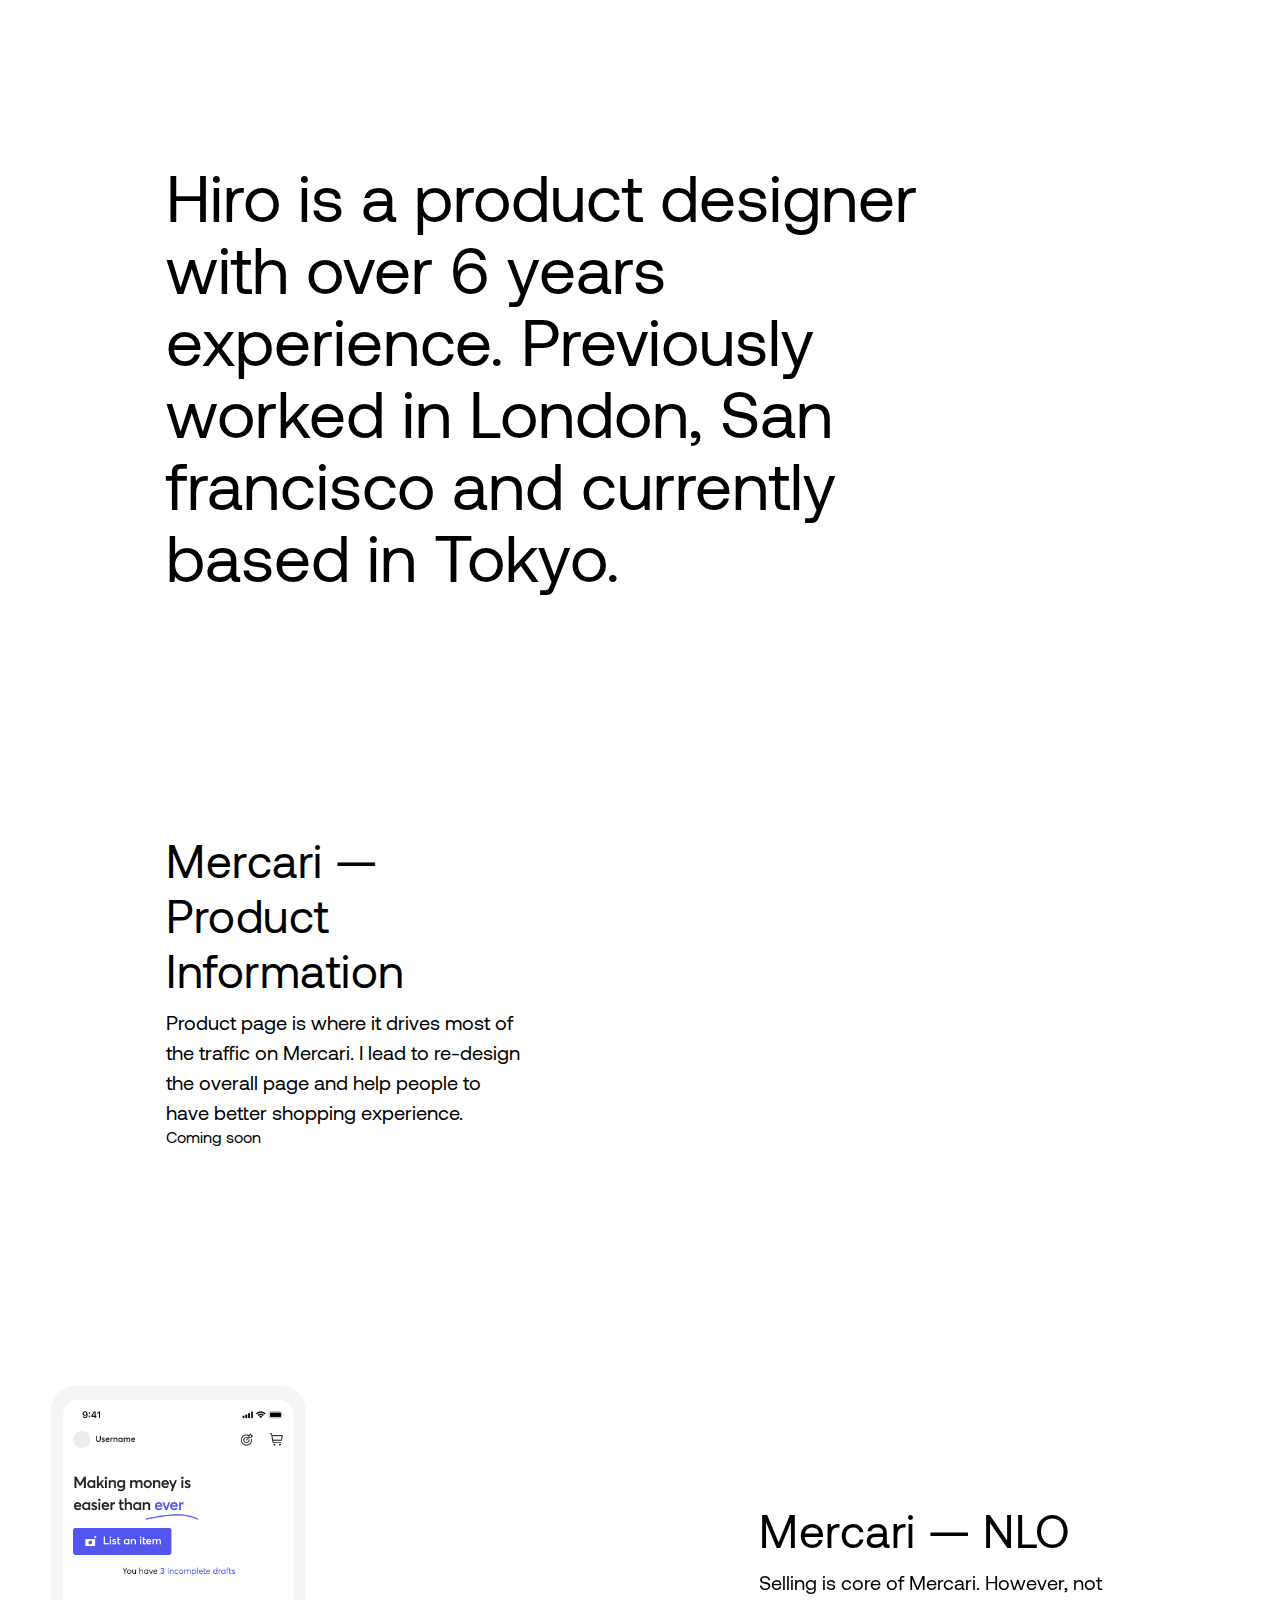
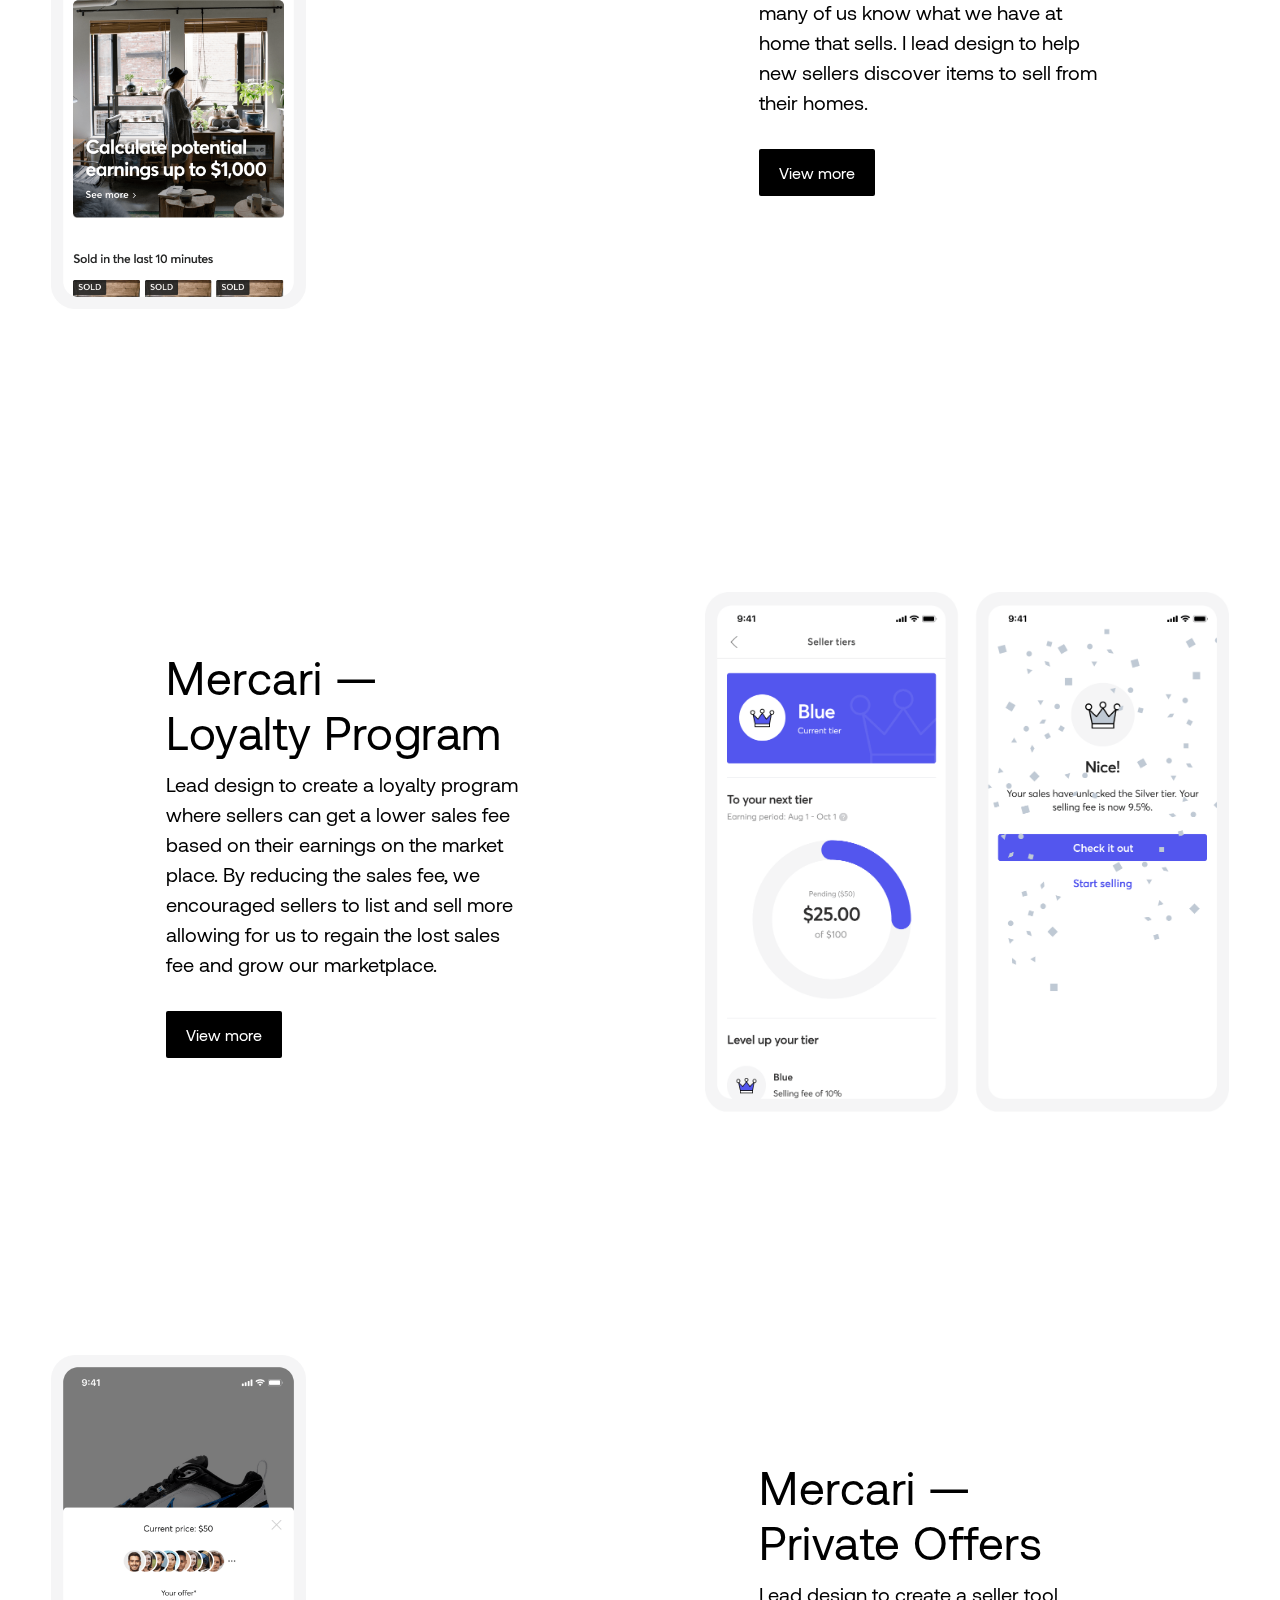
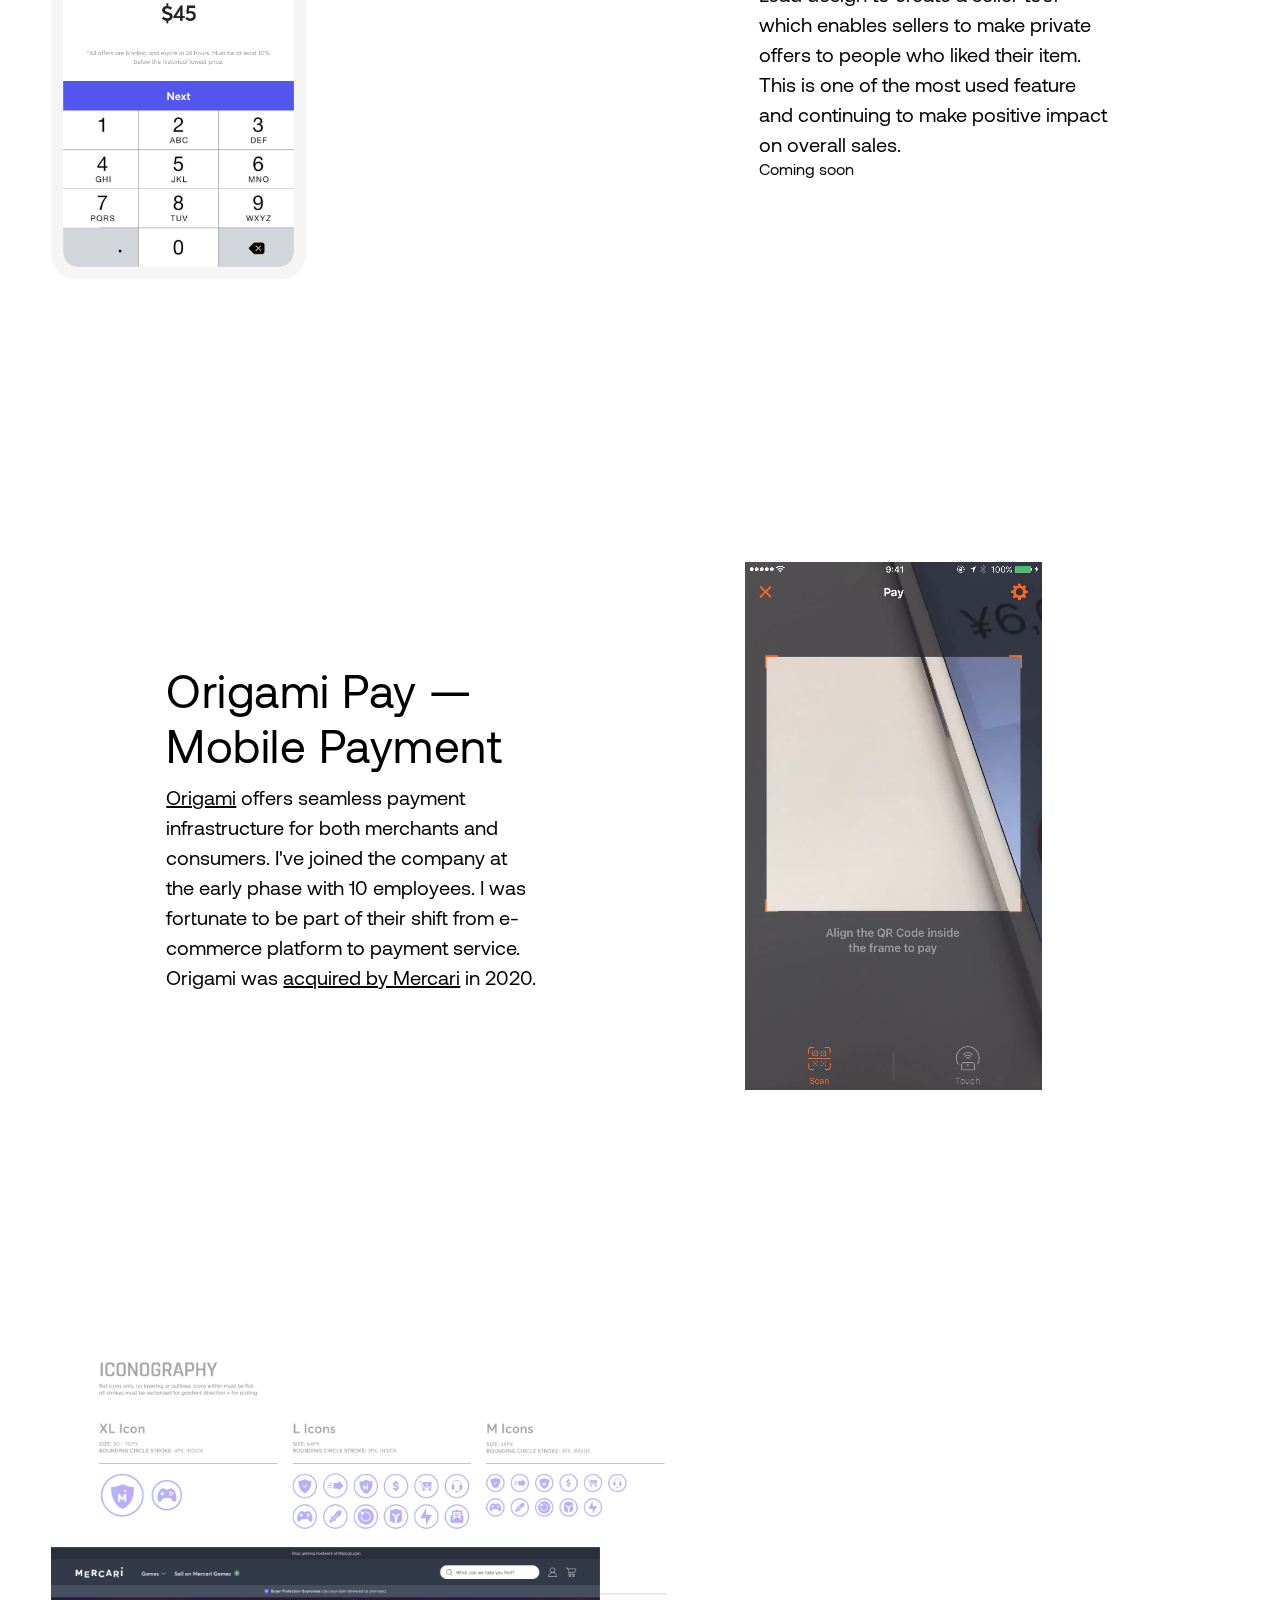
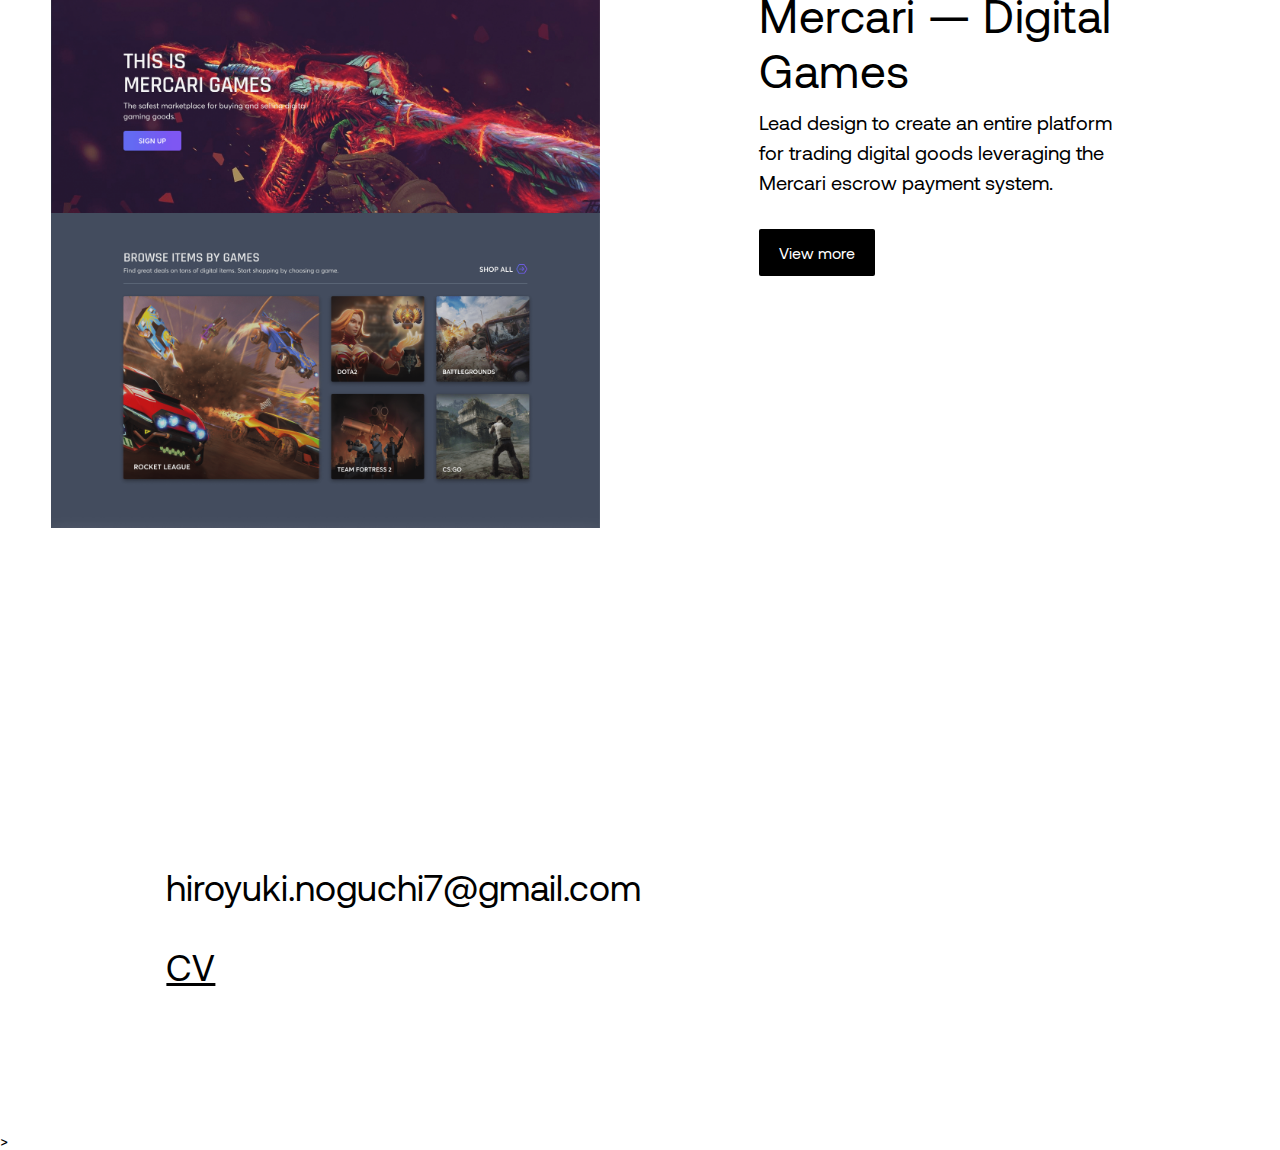
==== commit c3b79a4b: "Update index.html" ====
--- a/index.html
+++ b/index.html
@@ -23,7 +23,7 @@
       <div class="description_pj01">
         <h1>Mercari — Product Information</h1>
         <p>Product page is where it drives most of the traffic on Mercari. I lead to re-design the overall page and help people to have better shopping experience.</p>
-        <div class="cta">Coming soon</div>
+        <div class="cta_disabled">Coming soon</div>
       </div>
       <div class="img_pj01">
         <video autoplay muted loop><source src="img/item_detail.mp4" type="video/mp4"></video>
@@ -61,7 +61,7 @@
       <div class="description_pj02">
         <h1>Mercari — Private Offers</h1>
         <p>Lead design to create a seller tool which enables sellers to make private offers to people who liked their item. This is one of the most used feature and continuing to make positive impact on overall sales.</p>
-        <div class="cta">Coming soon</div>
+        <div class="cta_disabled">Coming soon</div>
       </div>
     </div>
 
@@ -82,7 +82,7 @@
       <div class="description_pj02">
         <h1>Mercari — Digital Games</h1>
         <p>Lead design to create an entire platform for trading digital goods leveraging the Mercari escrow payment system.</p>
-        <a href="https://www.figma.com/file/D1WUYqmtcGzDthavfnNJ5u/GG?node-id=0%3A1" target="_blank"><div class="cta">Work space</div></a>
+        <a href="https://www.figma.com/file/D1WUYqmtcGzDthavfnNJ5u/GG?node-id=0%3A1" target="_blank"><div class="cta">View more</div></a>
       </div>
     </div>
 
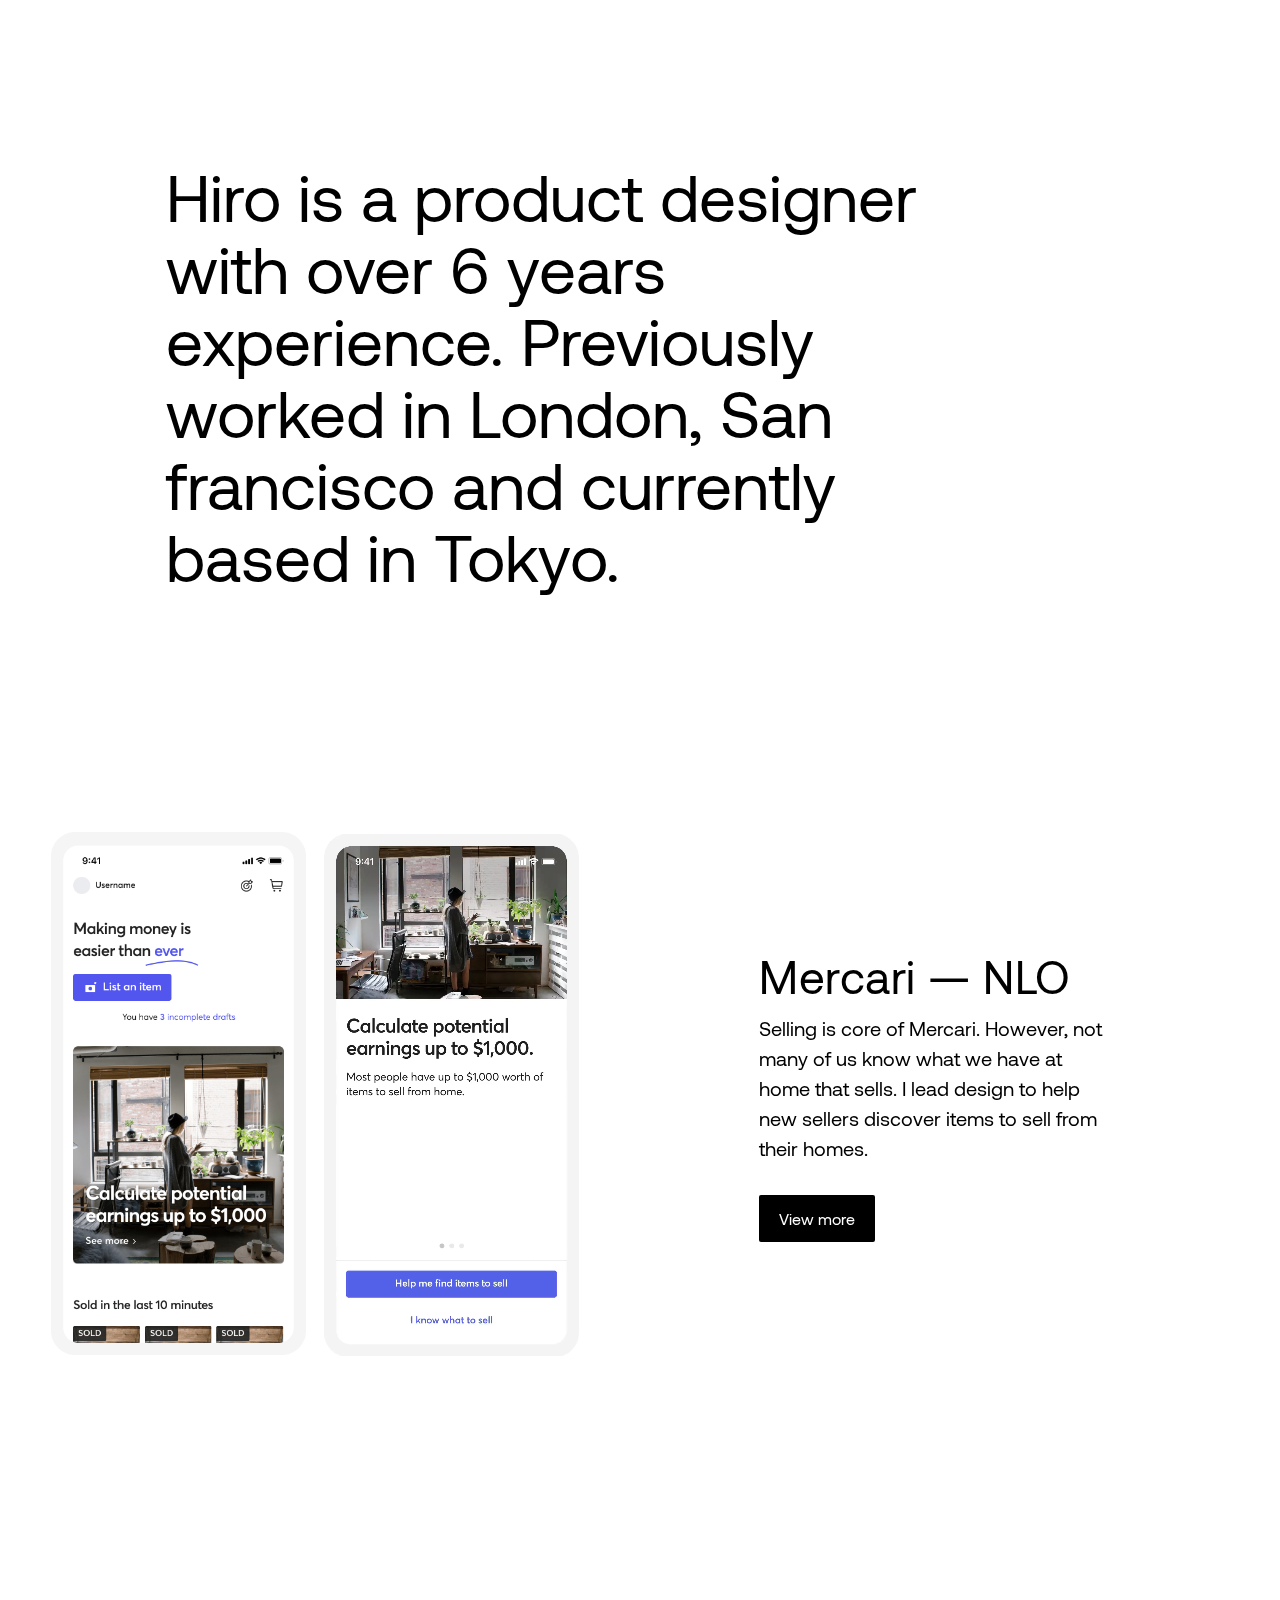
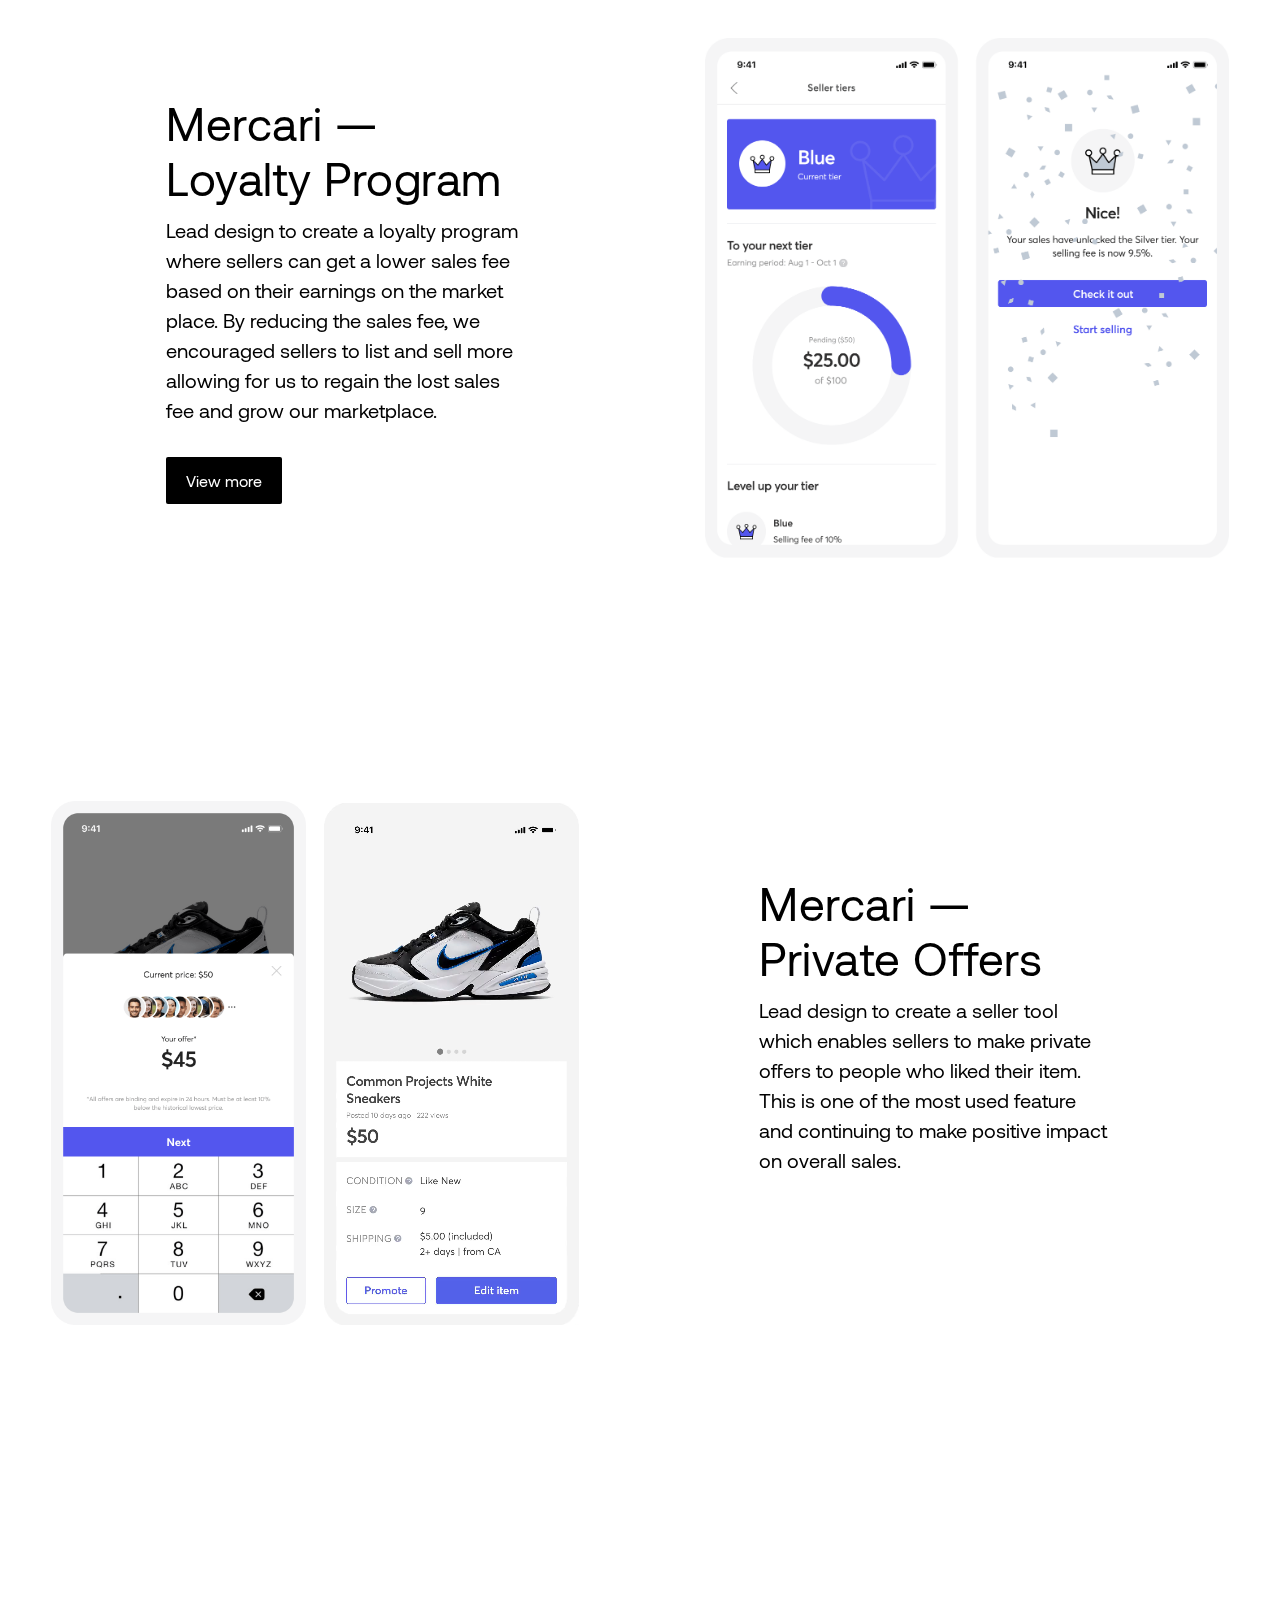
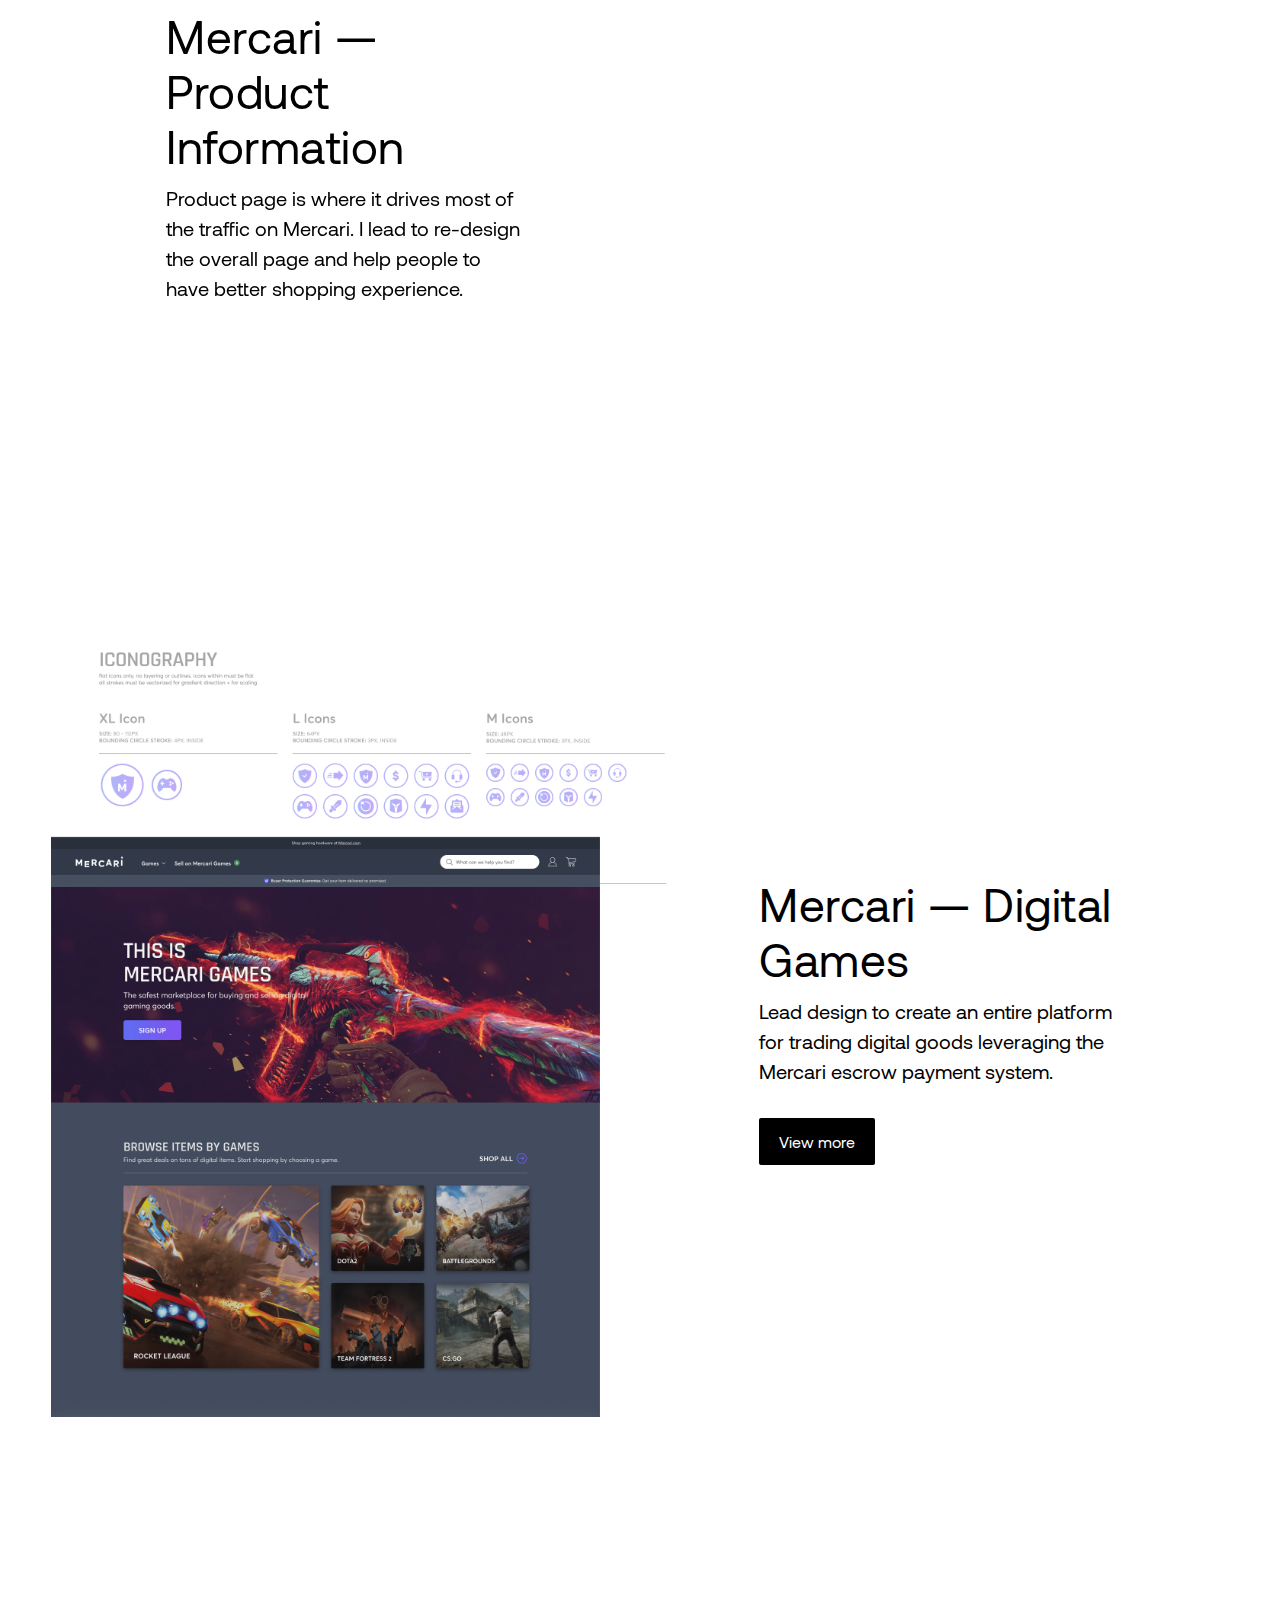
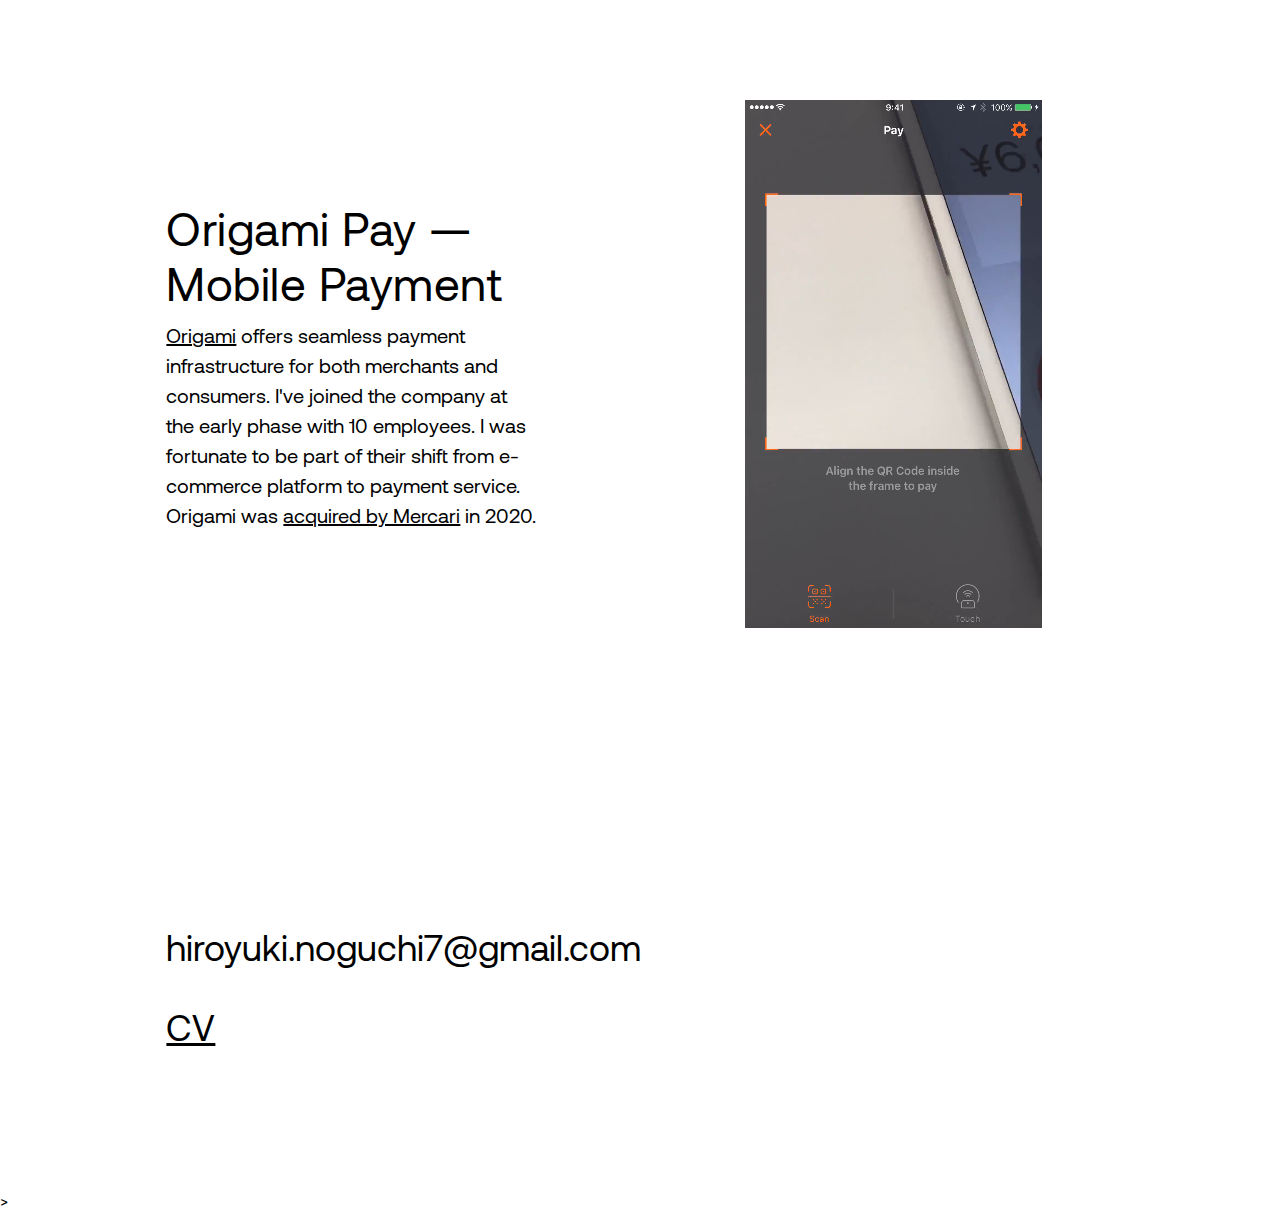
==== commit b827ed2a: "Update index.html" ====
--- a/index.html
+++ b/index.html
@@ -19,17 +19,6 @@
   </header>
 
   <content>
-    <div class="pj01">
-      <div class="description_pj01">
-        <h1>Mercari — Product Information</h1>
-        <p>Product page is where it drives most of the traffic on Mercari. I lead to re-design the overall page and help people to have better shopping experience.</p>
-        <div class="cta_disabled">Coming soon</div>
-      </div>
-      <div class="img_pj01">
-        <video autoplay muted loop><source src="img/item_detail.mp4" type="video/mp4"></video>
-      </div>
-    </div>
-
     <div class="pj02">
       <div class="img_pj02">
         <img src="img/nlo2.png">
@@ -67,11 +56,12 @@
 
     <div class="pj01">
       <div class="description_pj01">
-        <h1>Origami Pay — Mobile Payment</h1>
-        <p><a href="https://play.google.com/store/apps/details?id=co.origami.android&hl=en&gl=US" target="_blank">Origami</a> offers seamless payment infrastructure for both merchants and consumers. I've joined the company at the early phase with 10 employees. I was fortunate to be part of their shift from e-commerce platform to payment service. Origami was <a href="https://www.techinasia.com/mercari-acquires-origami" target="_blank">acquired by Mercari</a> in 2020.</p>
+        <h1>Mercari — Product Information</h1>
+        <p>Product page is where it drives most of the traffic on Mercari. I lead to re-design the overall page and help people to have better shopping experience.</p>
+        <div class="cta_disabled">Coming soon</div>
       </div>
-      <div class="img_pj01_single">
-        <video autoplay muted loop><source src="img/pay.mp4" type="video/mp4"></video>
+      <div class="img_pj01">
+        <video autoplay muted loop><source src="img/item_detail.mp4" type="video/mp4"></video>
       </div>
     </div>
 
@@ -86,6 +76,16 @@
       </div>
     </div>
 
+    <div class="pj01">
+      <div class="description_pj01">
+        <h1>Origami Pay — Mobile Payment</h1>
+        <p><a href="https://play.google.com/store/apps/details?id=co.origami.android&hl=en&gl=US" target="_blank">Origami</a> offers seamless payment infrastructure for both merchants and consumers. I've joined the company at the early phase with 10 employees. I was fortunate to be part of their shift from e-commerce platform to payment service. Origami was <a href="https://www.techinasia.com/mercari-acquires-origami" target="_blank">acquired by Mercari</a> in 2020.</p>
+      </div>
+      <div class="img_pj01_single">
+        <video autoplay muted loop><source src="img/pay.mp4" type="video/mp4"></video>
+      </div>
+    </div>
+
     <footer>
       <div class="contact_info">
         <li>hiroyuki.noguchi7@gmail.com</li>
--- a/base.css
+++ b/base.css
@@ -99,6 +99,20 @@
 
 .cta {
 	background-color: #000000;
+	border: none;
+	color: #ffffff;
+	border-radius: 2px;
+	padding: 14px 20px;
+	text-align: center;
+	text-decoration: none;
+	display: inline-block;
+	font-size: 16px;
+	margin-top: 32px;
+	-webkit-font-smoothing: antialiased;
+}
+
+.cta_disabled {
+	background-color: ##cecece;
 	border: none;
 	color: #ffffff;
 	border-radius: 2px;
@@ -283,6 +297,43 @@
 
 
 
-@media only screen and (max-width: 600px) {
-
-}
+/* Animation */
+
+@keyframes fadeInUp {
+    from {
+        transform: translate3d(0,40px,0)
+    }
+
+    to {
+        transform: translate3d(0,0,0);
+        opacity: 1
+    }
+}
+
+@-webkit-keyframes fadeInUp {
+    from {
+        transform: translate3d(0,40px,0)
+    }
+
+    to {
+        transform: translate3d(0,0,0);
+        opacity: 1
+    }
+}
+
+.animated {
+    animation-duration: 0.7s;
+    animation-fill-mode: both;
+    -webkit-animation-duration: 0.7s;
+    -webkit-animation-fill-mode: both
+}
+
+.animatedFadeInUp {
+    opacity: 0
+}
+
+.fadeInUp {
+    opacity: 0;
+    animation-name: fadeInUp;
+    -webkit-animation-name: fadeInUp;
+}
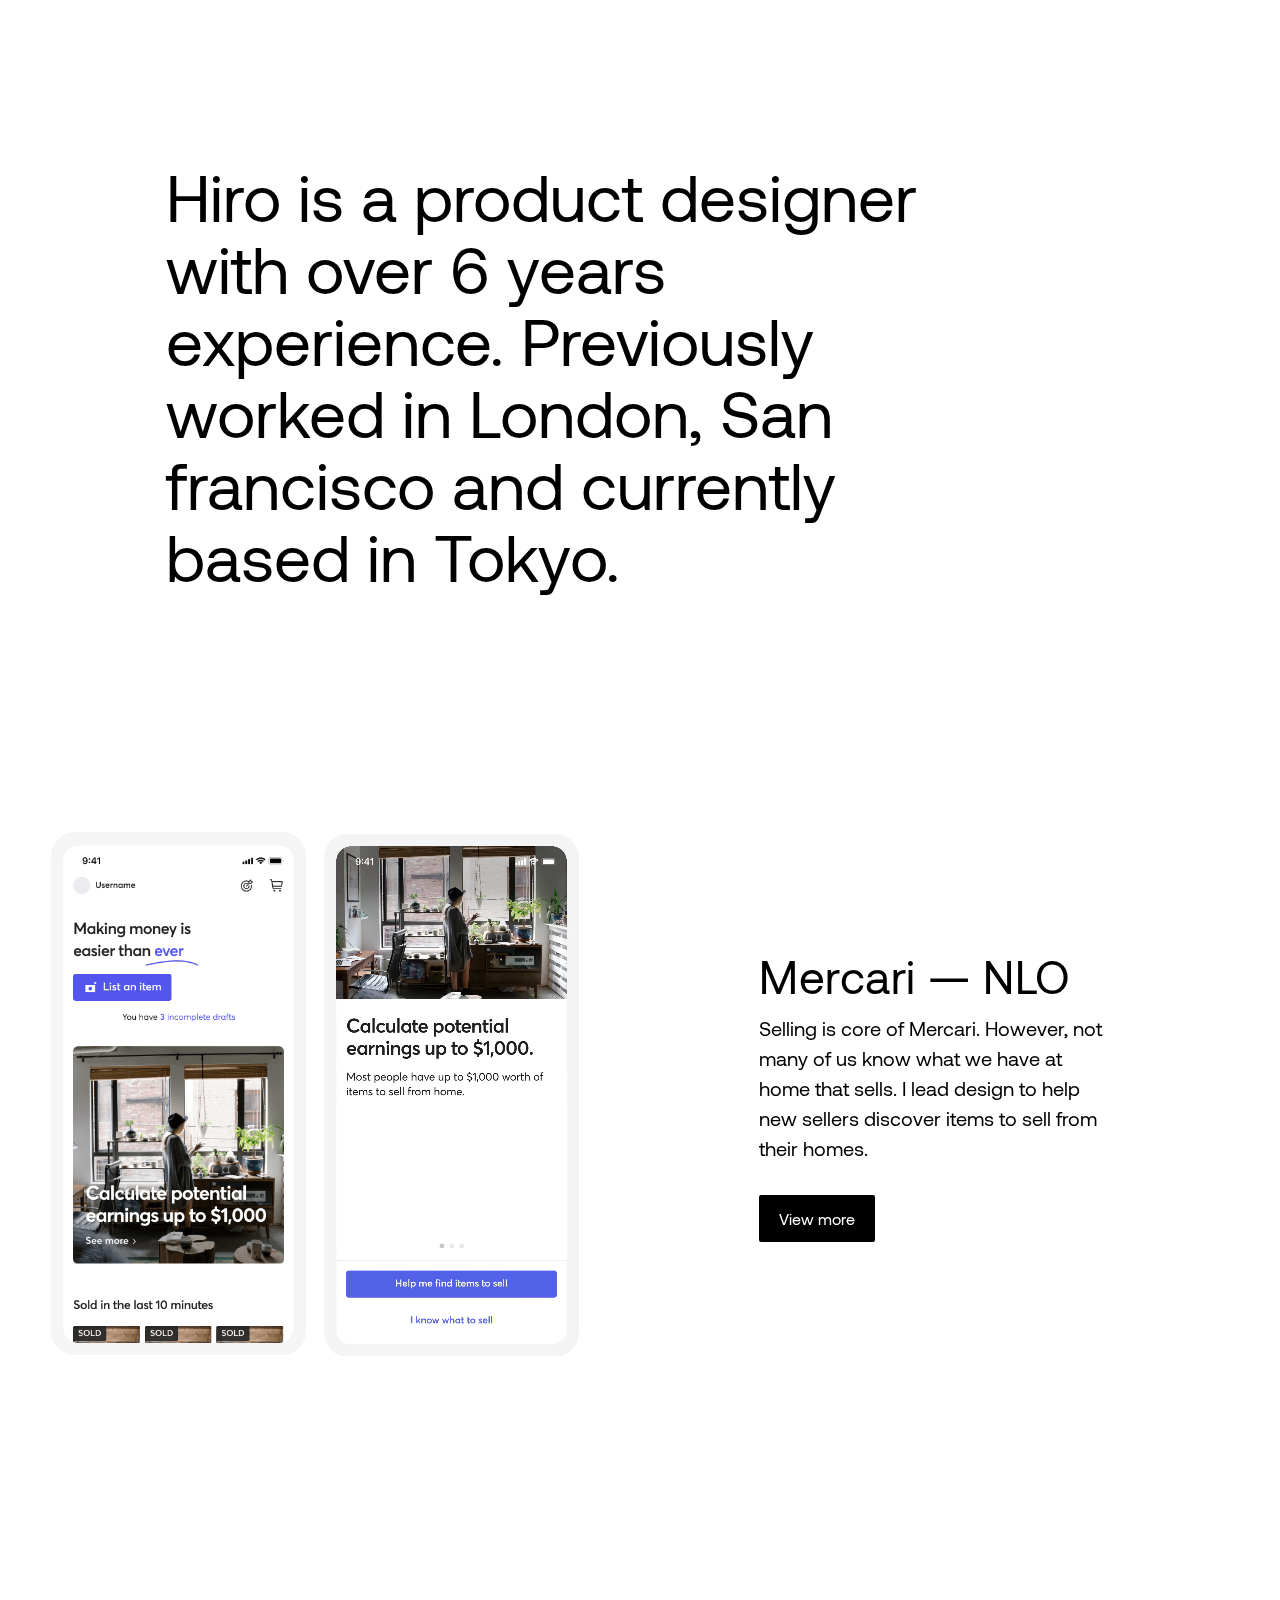
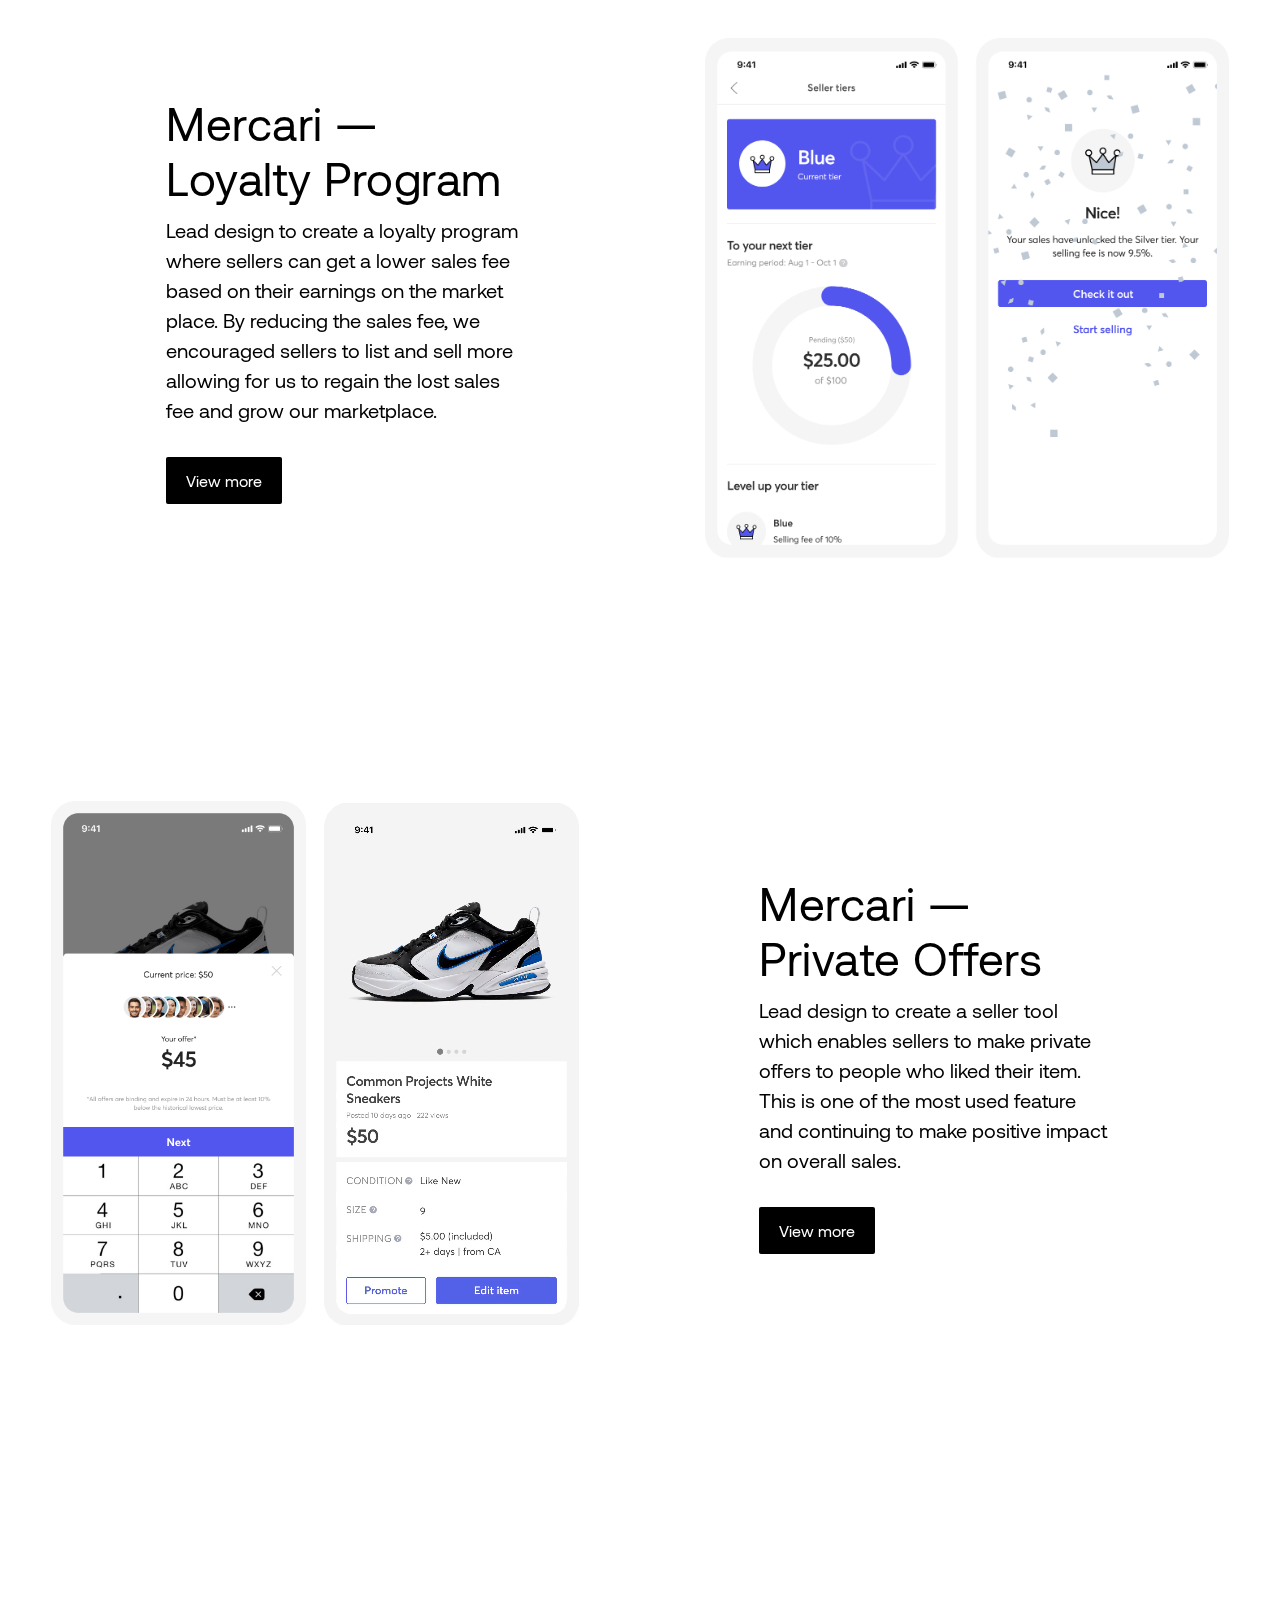
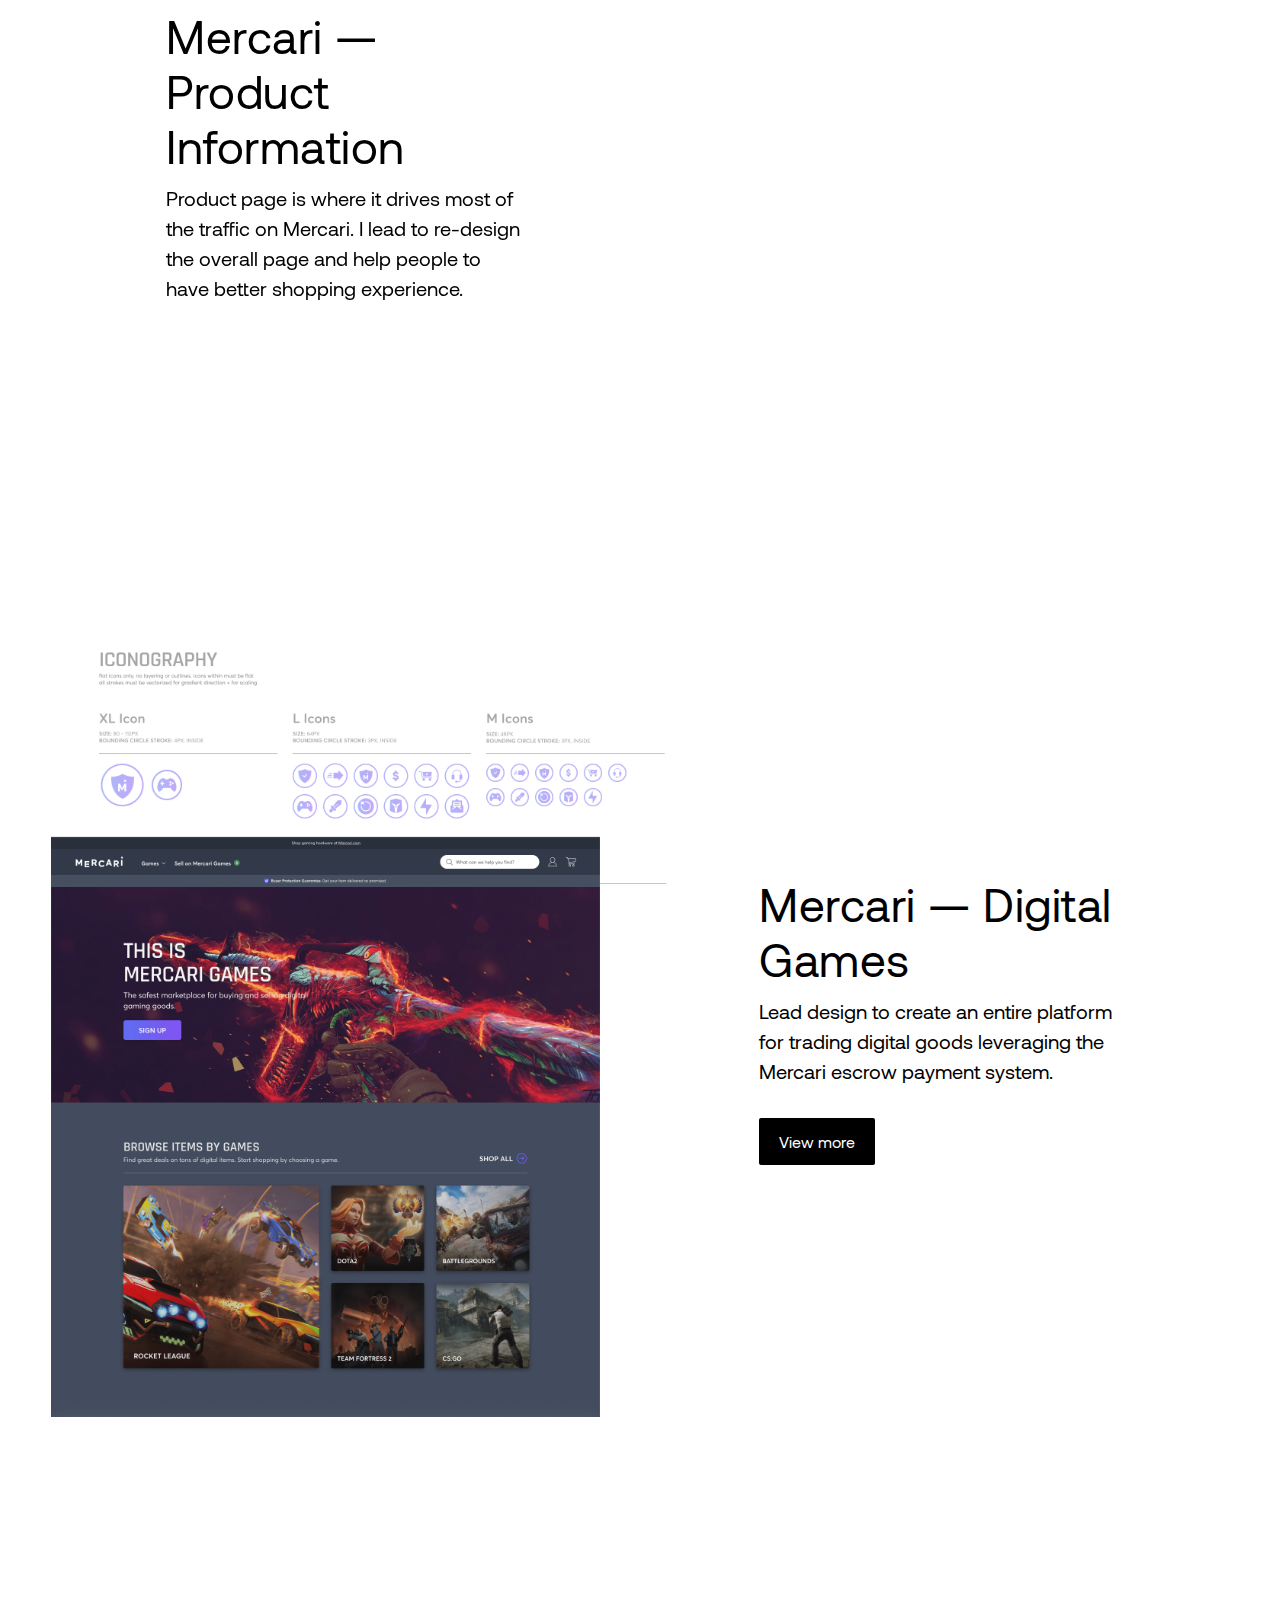
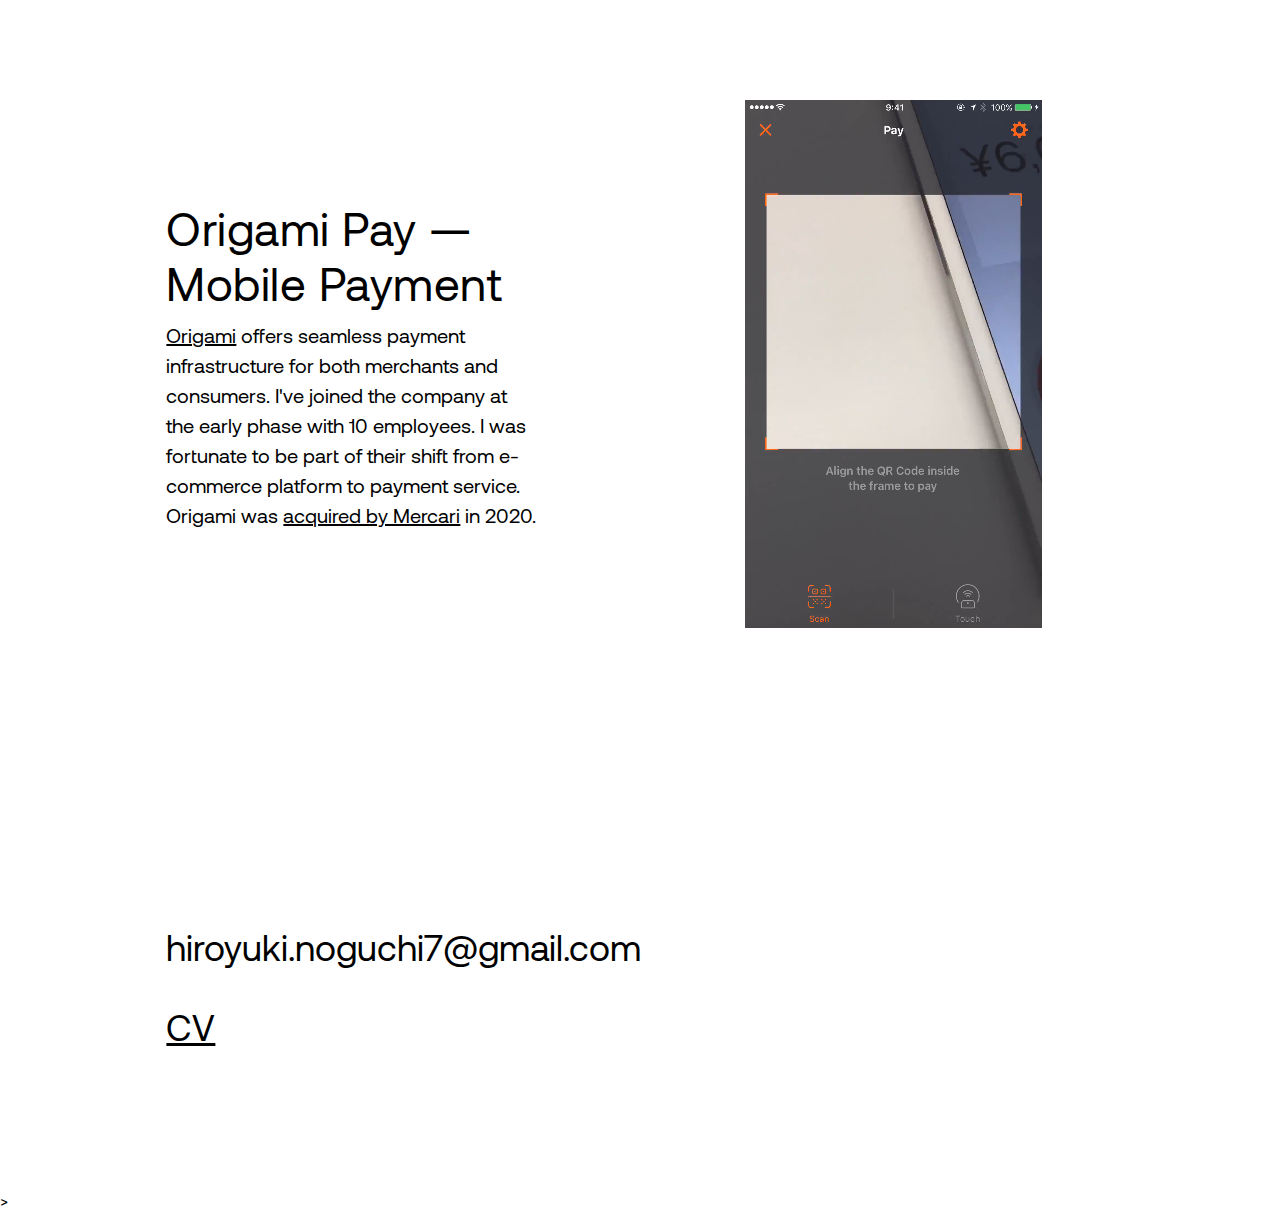
==== commit cfe91407: "Add files via upload" ====
--- a/index.html
+++ b/index.html
@@ -50,7 +50,7 @@
       <div class="description_pj02">
         <h1>Mercari — Private Offers</h1>
         <p>Lead design to create a seller tool which enables sellers to make private offers to people who liked their item. This is one of the most used feature and continuing to make positive impact on overall sales.</p>
-        <div class="cta_disabled">Coming soon</div>
+        <a href="offer.html" target="_blank"><div class="cta">View more</div></a>
       </div>
     </div>
 
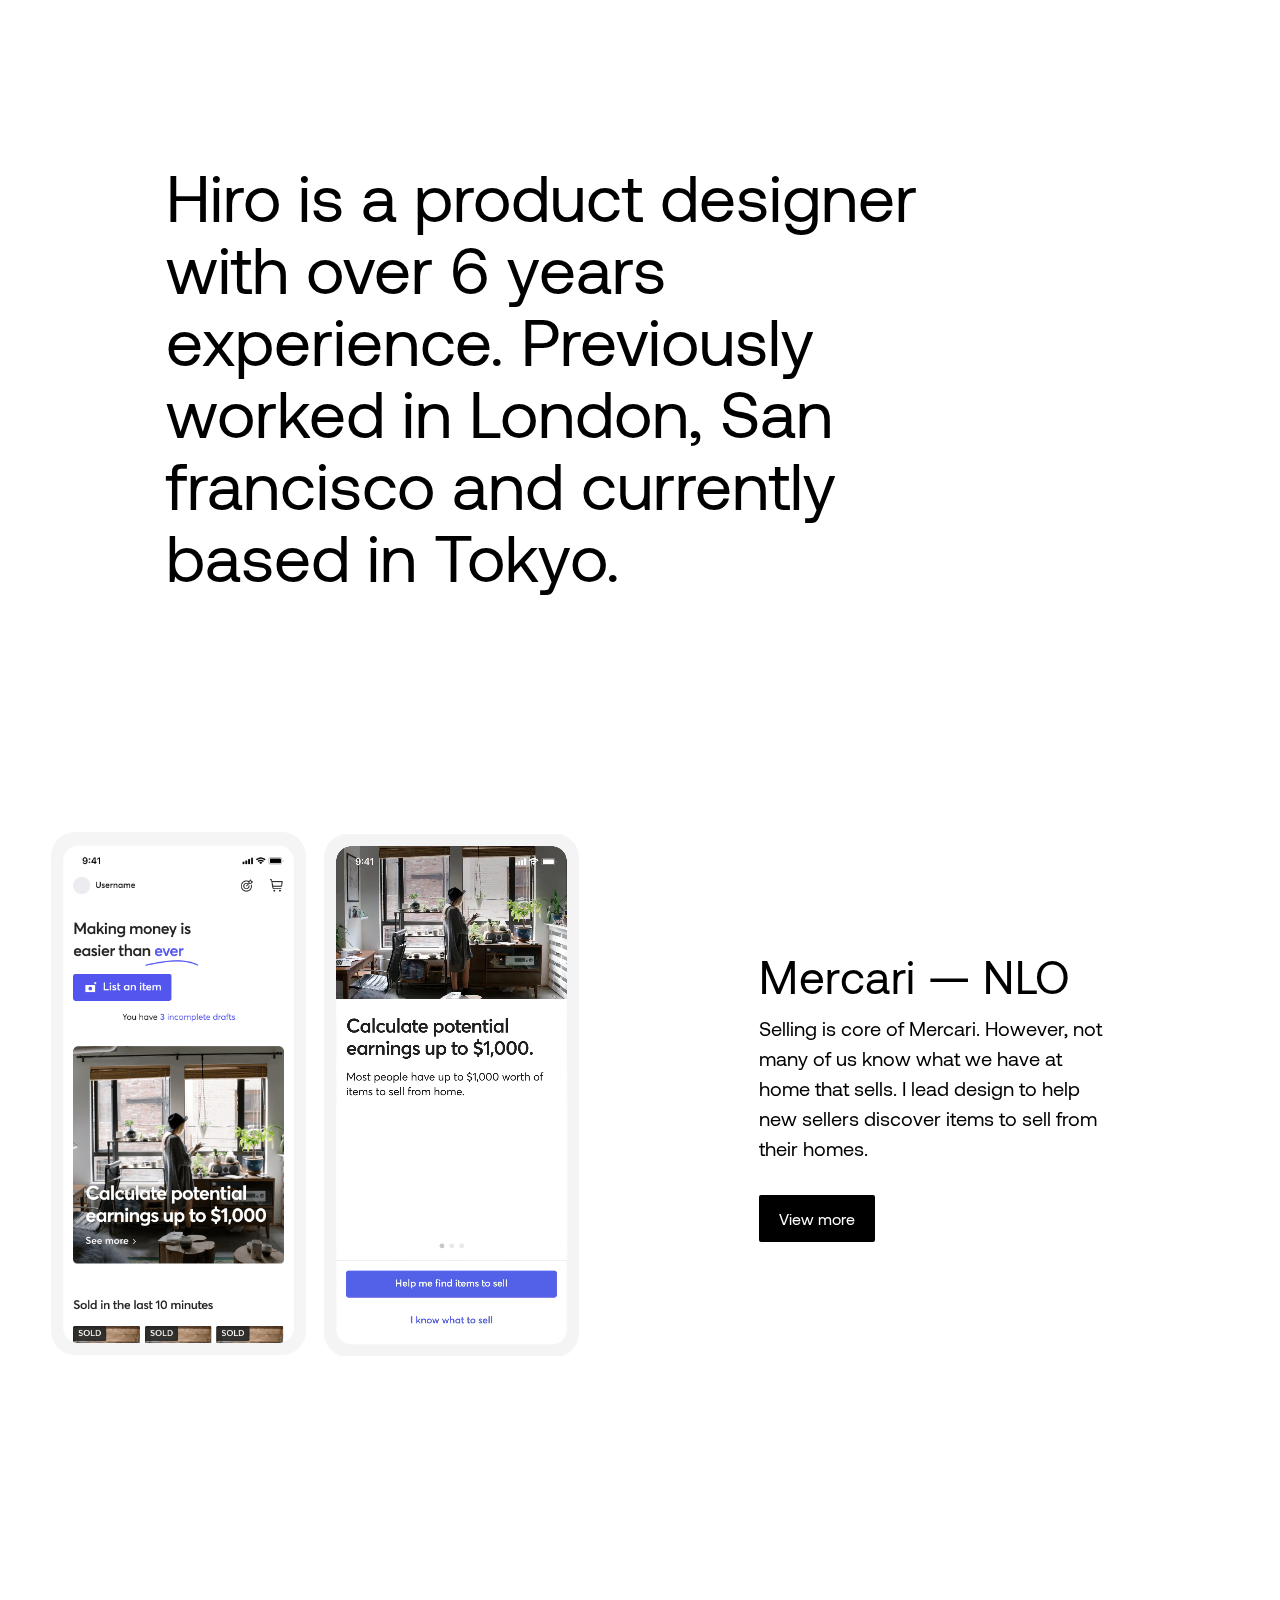
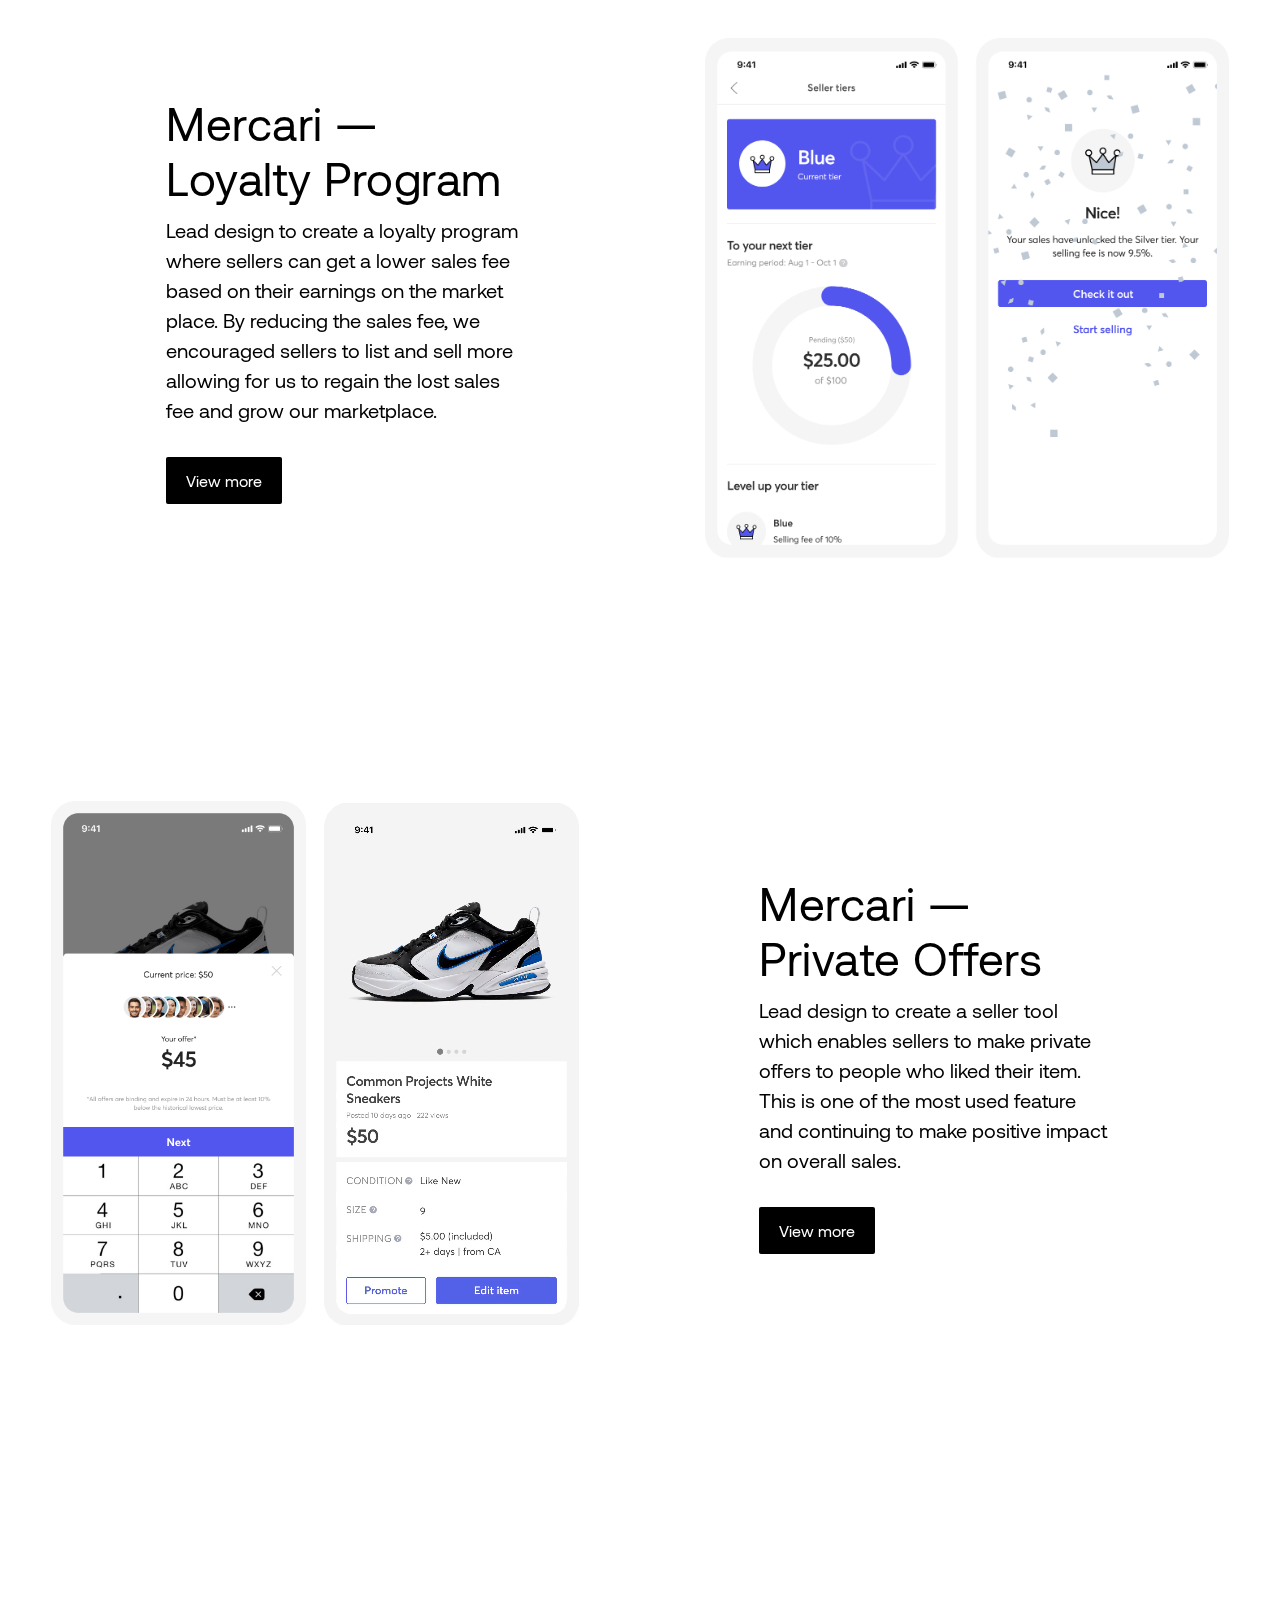
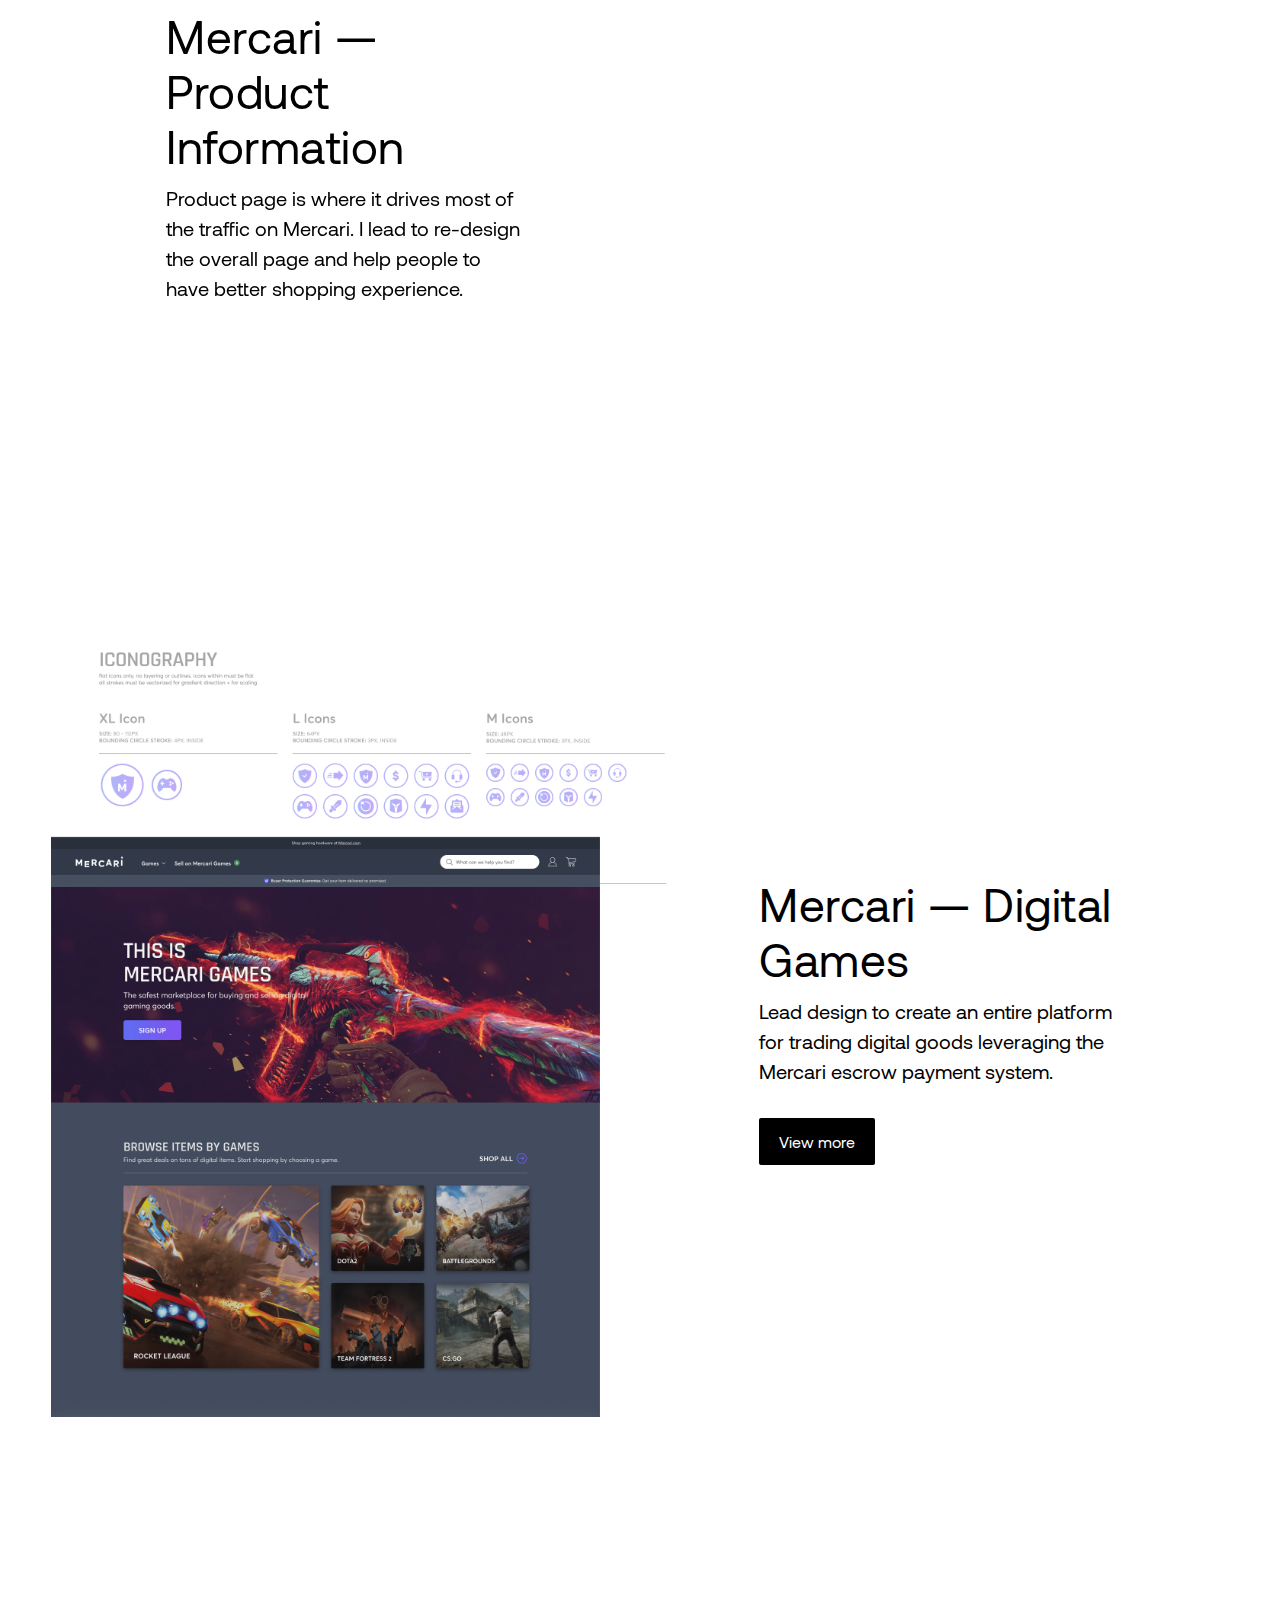
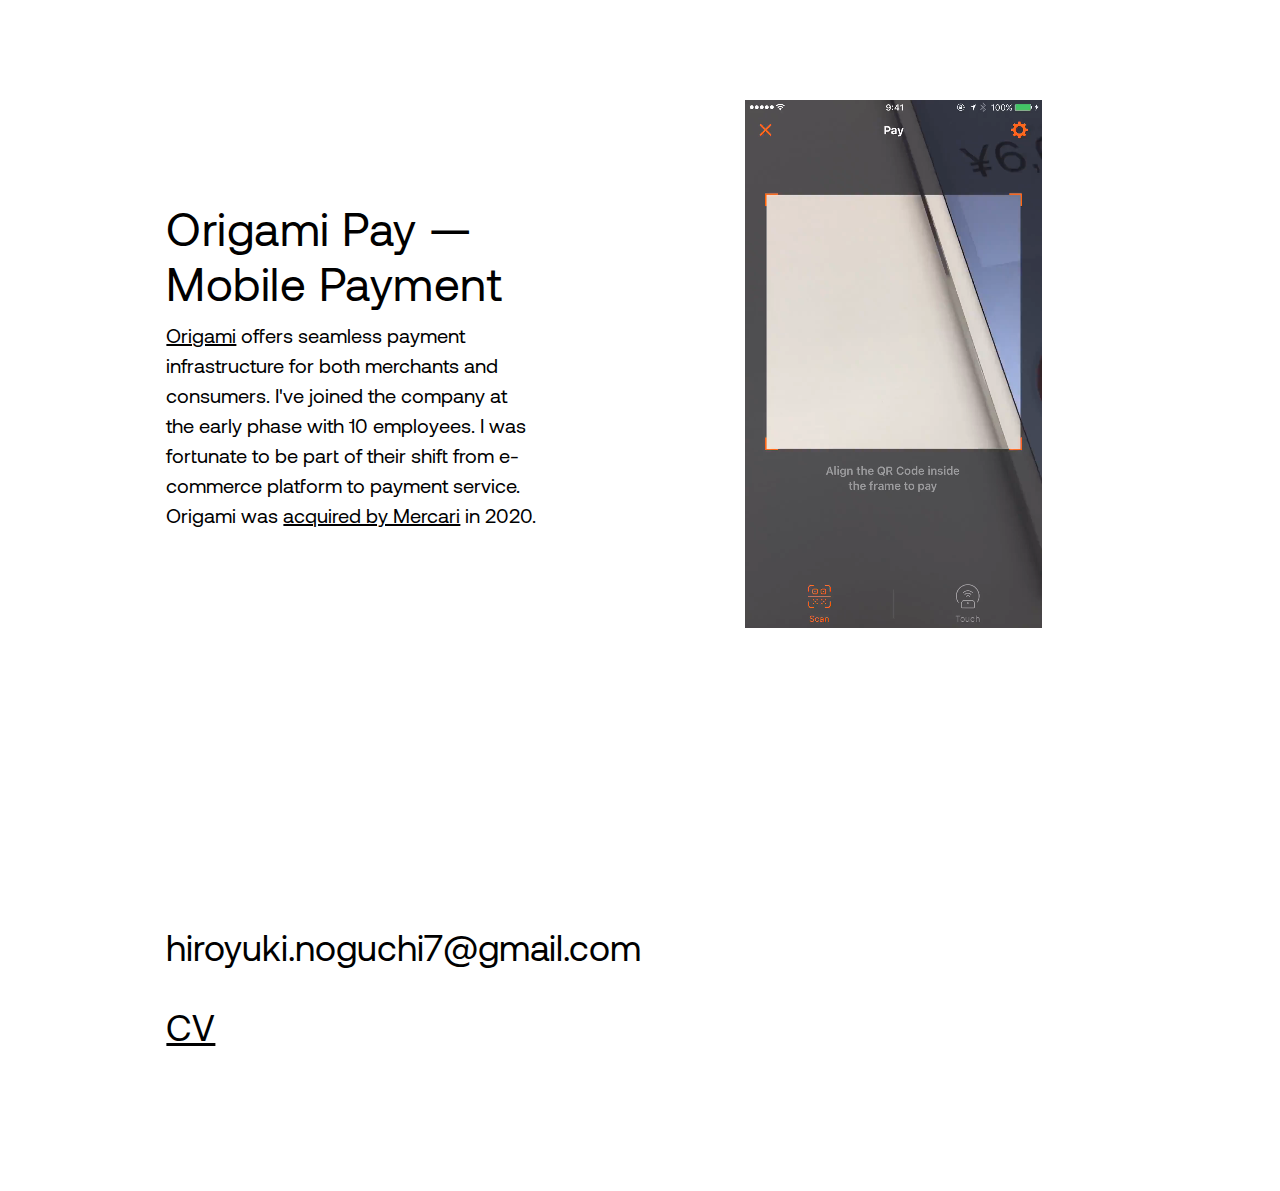
==== commit b572b3cf: "Update index.html" ====
--- a/index.html
+++ b/index.html
@@ -27,7 +27,7 @@
       <div class="description_pj02">
         <h1>Mercari — NLO</h1>
         <p>Selling is core of Mercari. However, not many of us know what we have at home that sells. I lead design to help new sellers discover items to sell from their homes.</p>
-        <a href="nlo.html" target="_blank"><div class="cta">View more</div></a>
+        <a href="nlo.html"><div class="cta">View more</div></a>
       </div>
     </div>
 
@@ -35,7 +35,7 @@
       <div class="description_pj01">
         <h1>Mercari — Loyalty Program</h1>
         <p>Lead design to create a loyalty program where sellers can get a lower sales fee based on their earnings on the market place. By reducing the sales fee, we encouraged sellers to list and sell more allowing for us to regain the lost sales fee and grow our marketplace.</p>
-        <a href="sellertier.html" target="_blank"><div class="cta">View more</div></a>
+        <a href="sellertier.html"><div class="cta">View more</div></a>
       </div>
       <div class="img_pj01">
         <img src="img/loyalty.png">
@@ -50,7 +50,7 @@
       <div class="description_pj02">
         <h1>Mercari — Private Offers</h1>
         <p>Lead design to create a seller tool which enables sellers to make private offers to people who liked their item. This is one of the most used feature and continuing to make positive impact on overall sales.</p>
-        <a href="offer.html" target="_blank"><div class="cta">View more</div></a>
+        <a href="offer.html"><div class="cta">View more</div></a>
       </div>
     </div>
 
@@ -91,7 +91,7 @@
         <li>hiroyuki.noguchi7@gmail.com</li>
         <li><a href="https://www.linkedin.com/in/hiroyukinoguchi/" target="_blank"> CV</a></li>
       </div>
-    </footer>>
+    </footer>
   </content>
 
 </div>
--- a/base.css
+++ b/base.css
@@ -208,6 +208,7 @@
 
 .contact_info {
 	width: 100%;
+	max-width: 1800px;
 	margin: 0 auto;
 	padding-top: 160px;
 	padding-bottom: 120px;
@@ -217,8 +218,8 @@
 	font-size: 36px;
 	line-height: 72px;
 	letter-spacing: 0px;
-	padding-left: 13%;
 	padding-right: 280px;
+	padding-left: 13%;
 }
 
 
